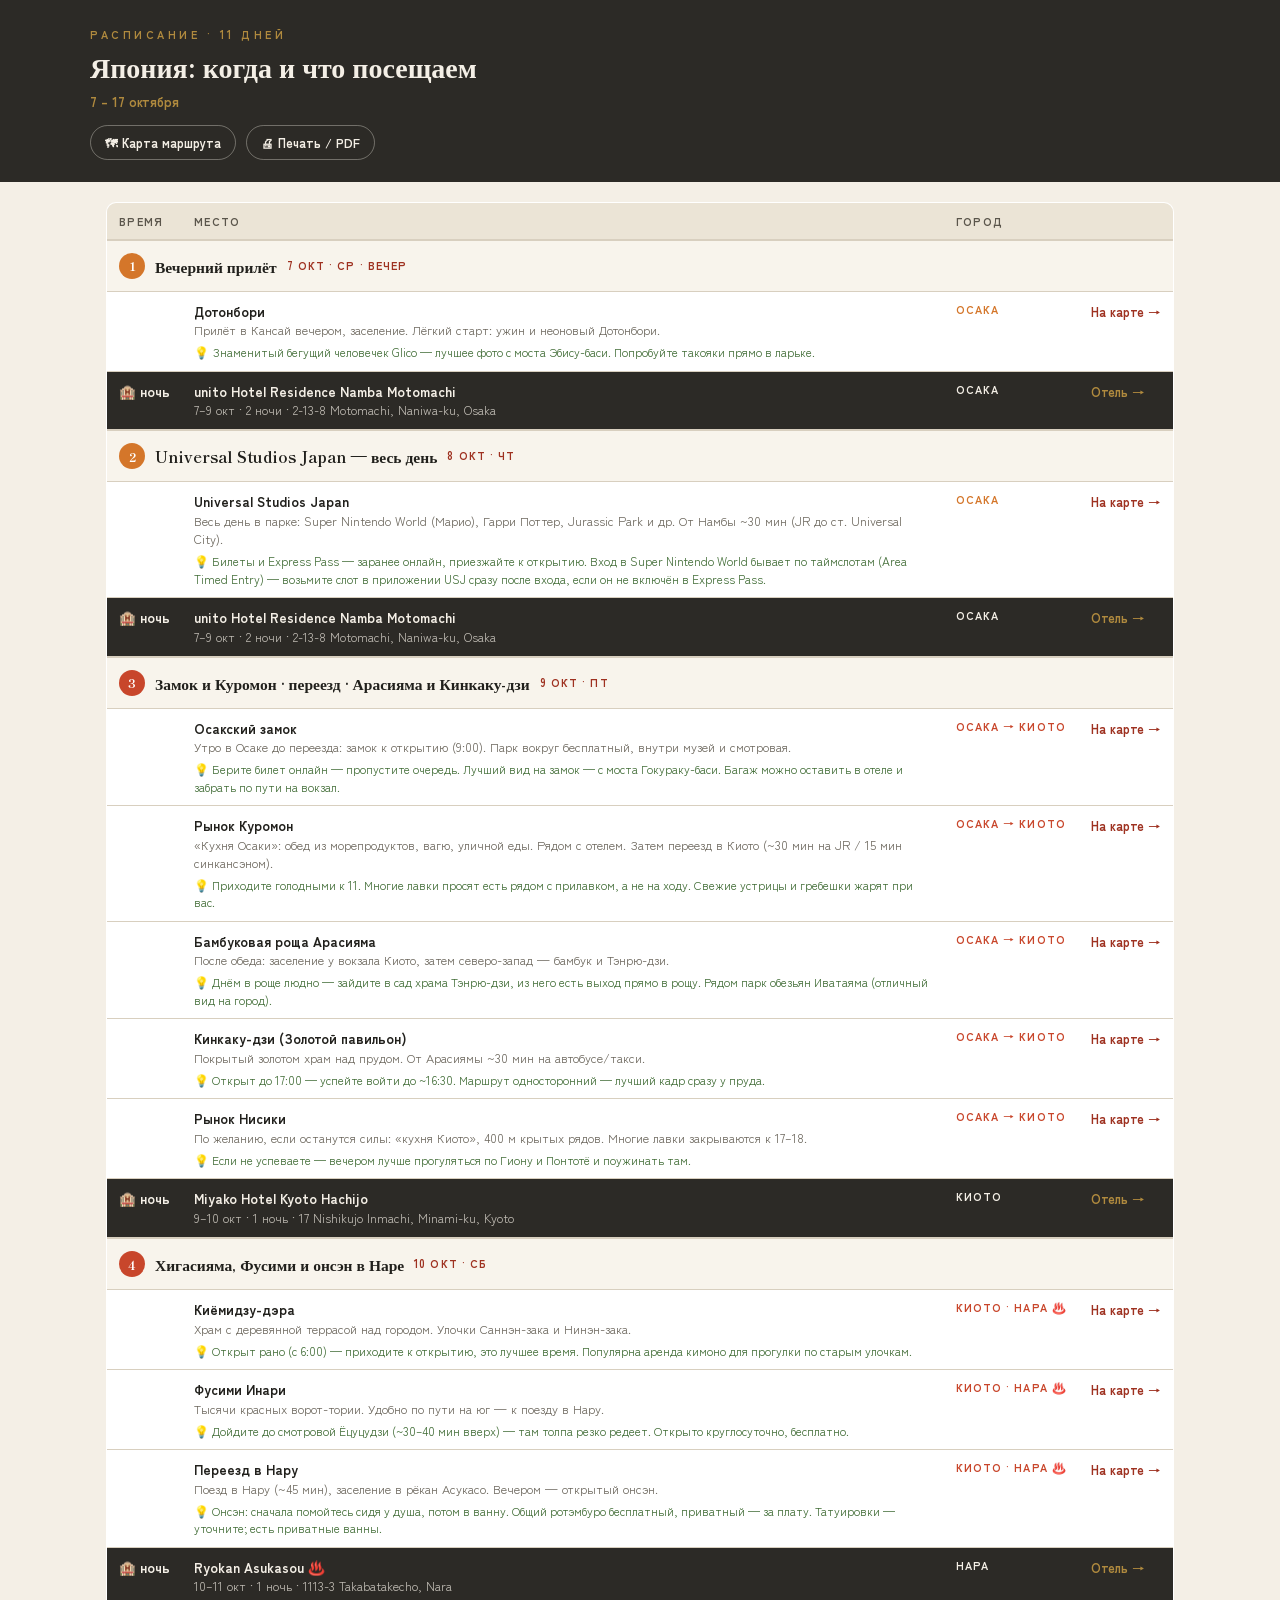
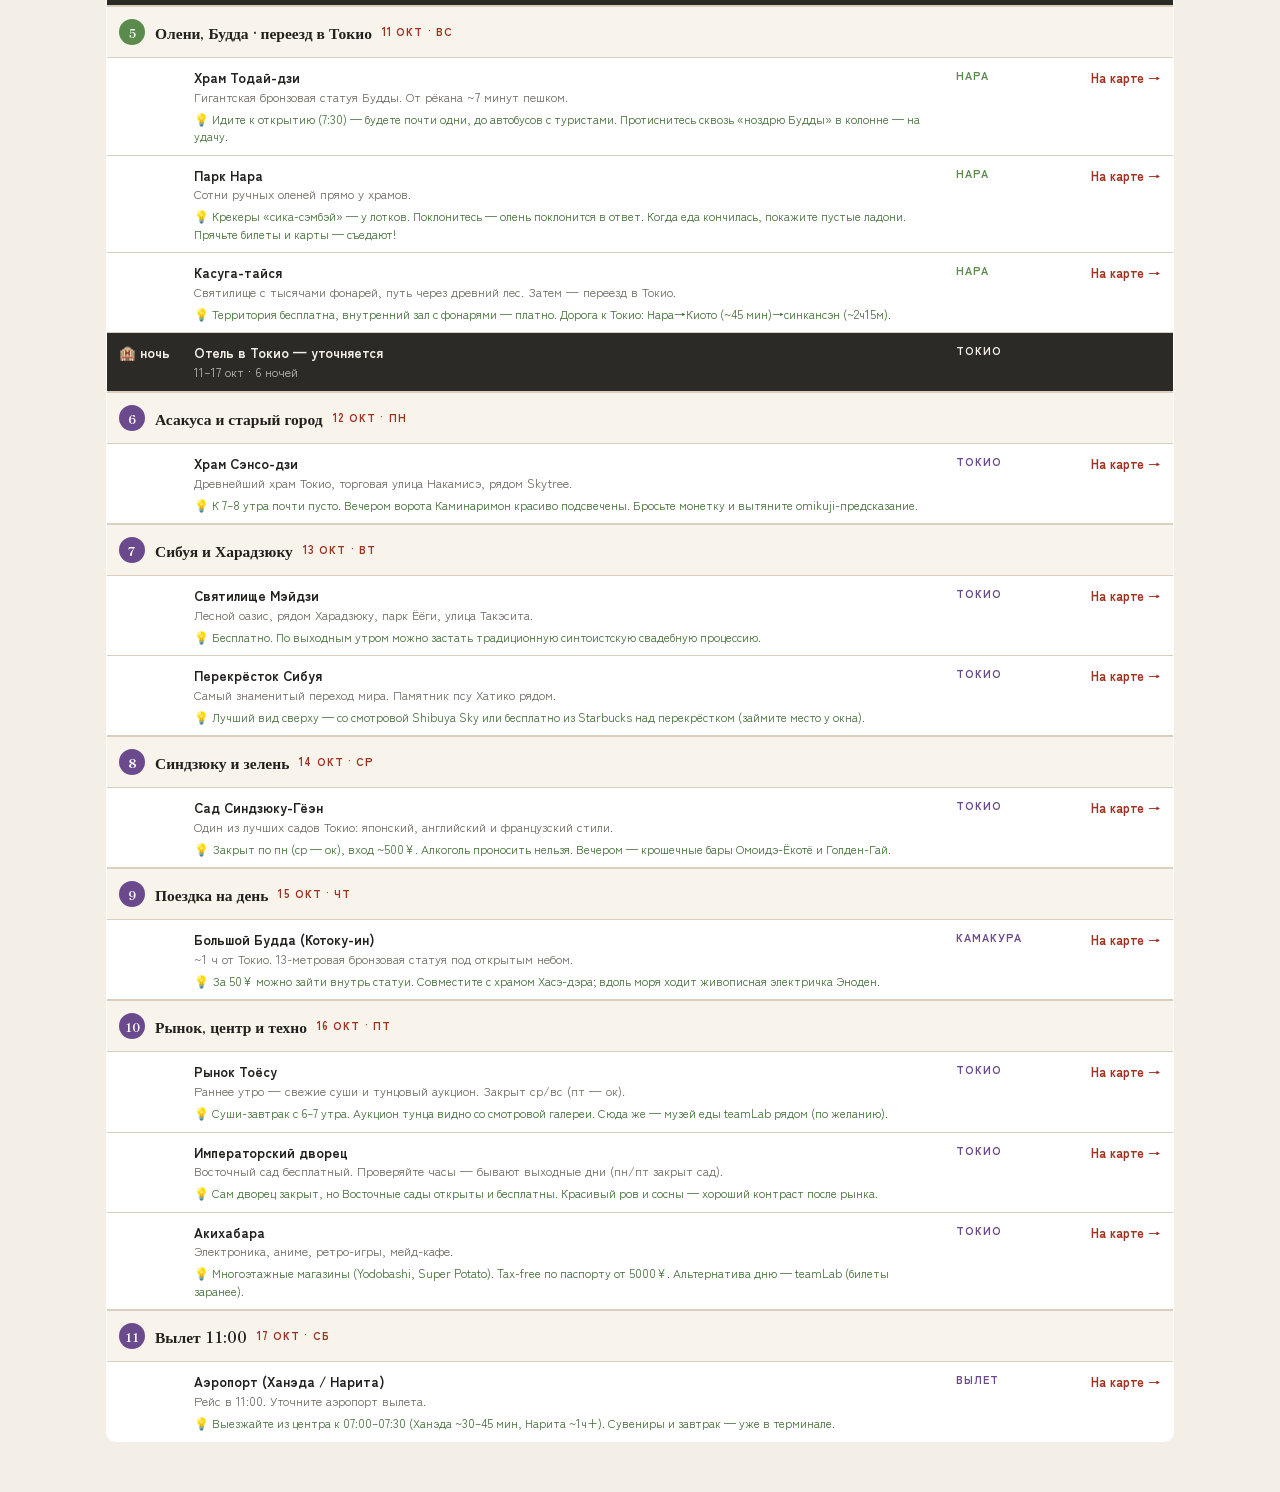
==== schedule.html @ 55351614 "add imges" ====
<!DOCTYPE html>
<html lang="ru">
<head>
<meta charset="UTF-8">
<meta name="viewport" content="width=device-width, initial-scale=1.0">
<title>Япония · расписание</title>
<link rel="preconnect" href="https://fonts.googleapis.com">
<link rel="preconnect" href="https://fonts.gstatic.com" crossorigin>
<link href="https://fonts.googleapis.com/css2?family=Shippori+Mincho:wght@500;700;800&family=Zen+Kaku+Gothic+New:wght@400;500;700&display=swap" rel="stylesheet">
<style>
  :root{--paper:#f4efe6;--ink:#21201c;--vermilion:#c8462b;--vermilion-deep:#9e3120;
    --sumi:#2c2a26;--gold:#b08a3e;--line:#d8cfbf;--muted:#6b665c}
  *{box-sizing:border-box;margin:0;padding:0}
  body{font-family:'Zen Kaku Gothic New',sans-serif;background:var(--paper);color:var(--ink)}
  header{background:var(--sumi);color:var(--paper);padding:26px 24px 22px}
  .wrap{max-width:1100px;margin:0 auto}
  .kicker{font-size:11px;letter-spacing:.32em;text-transform:uppercase;color:var(--gold);font-weight:700;margin-bottom:8px}
  h1{font-family:'Shippori Mincho',serif;font-weight:800;font-size:28px;line-height:1.2}
  .sub{margin-top:8px;font-size:13px;color:var(--gold);font-weight:700}
  .nav{margin-top:14px;display:flex;gap:10px;flex-wrap:wrap}
  .nav a,.nav button{background:transparent;border:1px solid rgba(244,239,230,.35);color:var(--paper);
    padding:7px 14px;border-radius:30px;font:700 12.5px 'Zen Kaku Gothic New',sans-serif;text-decoration:none;cursor:pointer}
  .nav a:hover,.nav button:hover{background:rgba(244,239,230,.1)}
  main{padding:20px 16px 50px}
  table{width:100%;border-collapse:collapse;background:#fff;border:1px solid var(--line);border-radius:10px;overflow:hidden;font-size:13.5px}
  th{background:#ebe4d6;text-align:left;font-size:11px;letter-spacing:.12em;text-transform:uppercase;padding:10px 12px;color:#5a554b}
  td{padding:10px 12px;border-top:1px solid var(--line);vertical-align:top;line-height:1.45}
  tr.dayrow td{background:#f8f4ec;border-top:2px solid var(--line);padding:12px}
  .dn{display:inline-flex;align-items:center;justify-content:center;width:26px;height:26px;border-radius:50%;
    color:#fff;font:800 12px 'Shippori Mincho',serif;margin-right:10px;vertical-align:middle}
  .dtitle{font-family:'Shippori Mincho',serif;font-weight:700;font-size:15.5px;vertical-align:middle}
  .ddate{font-size:11px;letter-spacing:.1em;text-transform:uppercase;font-weight:700;color:var(--vermilion-deep);margin-left:10px;vertical-align:middle}
  .time{white-space:nowrap;font-weight:700;color:var(--muted)}
  .name{font-weight:700}
  .note{color:var(--muted);font-size:12.5px}
  .tip{margin-top:4px;font-size:12px;color:#3f6b34}
  .city{font-size:11px;letter-spacing:.1em;text-transform:uppercase;font-weight:700;white-space:nowrap}
  tr.hotel td{background:#2c2a26;color:#f4efe6}
  tr.hotel .note{color:rgba(244,239,230,.75)}
  a.map{color:var(--vermilion-deep);font-weight:700;text-decoration:none;white-space:nowrap;font-size:12.5px}
  tr.hotel a.map{color:var(--gold)}
  .empty{color:#b3ab9c}
  @media (max-width:760px){
    table,thead,tbody,tr,td{display:block;width:100%}
    thead{display:none}
    table{border-radius:8px}
    td{border-top:none;padding:4px 12px}
    tr{border-top:1px solid var(--line);padding:8px 0}
    tr.dayrow{padding:0}
    td.time:empty,td.lnk:empty{display:none}
  }
  @media print{
    header{background:none;color:var(--ink);padding:0 0 10px}
    .nav{display:none}
    body{background:#fff}
    tr{break-inside:avoid}
  }
</style>
</head>
<body>
<header>
  <div class="wrap">
    <div class="kicker">Расписание · 11 дней</div>
    <h1>Япония: когда и что посещаем</h1>
    <div class="sub">7 – 17 октября</div>
    <div class="nav">
      <a href="index.html">🗺 Карта маршрута</a>
      <button onclick="window.print()">🖨 Печать / PDF</button>
    </div>
  </div>
</header>
<main class="wrap">
  <table>
    <thead><tr><th>Время</th><th>Место</th><th>Город</th><th></th></tr></thead>
    <tbody id="rows"></tbody>
  </table>
</main>
<script src="data.js"></script>
<script>
const link=s=>s.url||('https://www.google.com/maps/search/?api=1&query='+s.lat+','+s.lng);
const hlink=h=>'https://www.google.com/maps/search/?api=1&query='+encodeURIComponent(h.name.replace('♨️','').trim())+'&query_place_id='+h.pid;
const rows=[];
DAYS.forEach(d=>{
  const col=COLORS[d.ck];
  rows.push(`<tr class="dayrow"><td colspan="4">
    <span class="dn" style="background:${col}">${d.n}</span><span class="dtitle">${d.title}</span><span class="ddate">${d.date}</span></td></tr>`);
  d.stops.forEach(s=>rows.push(`<tr>
    <td class="time">${s.time||''}</td>
    <td><div class="name">${s.name}</div><div class="note">${s.note}</div>${s.tip?`<div class="tip">💡 ${s.tip}</div>`:''}</td>
    <td class="city" style="color:${col}">${d.city}</td>
    <td class="lnk"><a class="map" href="${link(s)}" target="_blank" rel="noopener">На карте →</a></td></tr>`));
  const h=d.hotel&&HOTELS[d.hotel];
  if(h)rows.push(`<tr class="hotel">
    <td class="time">🏨 ночь</td>
    <td><div class="name">${h.name}</div><div class="note">${h.nights}${h.addr?' · '+h.addr:''}</div></td>
    <td class="city">${h.city}</td>
    <td class="lnk">${h.tbd?'':`<a class="map" href="${hlink(h)}" target="_blank" rel="noopener">Отель →</a>`}</td></tr>`);
});
document.getElementById('rows').innerHTML=rows.join('');
</script>
</body>
</html>
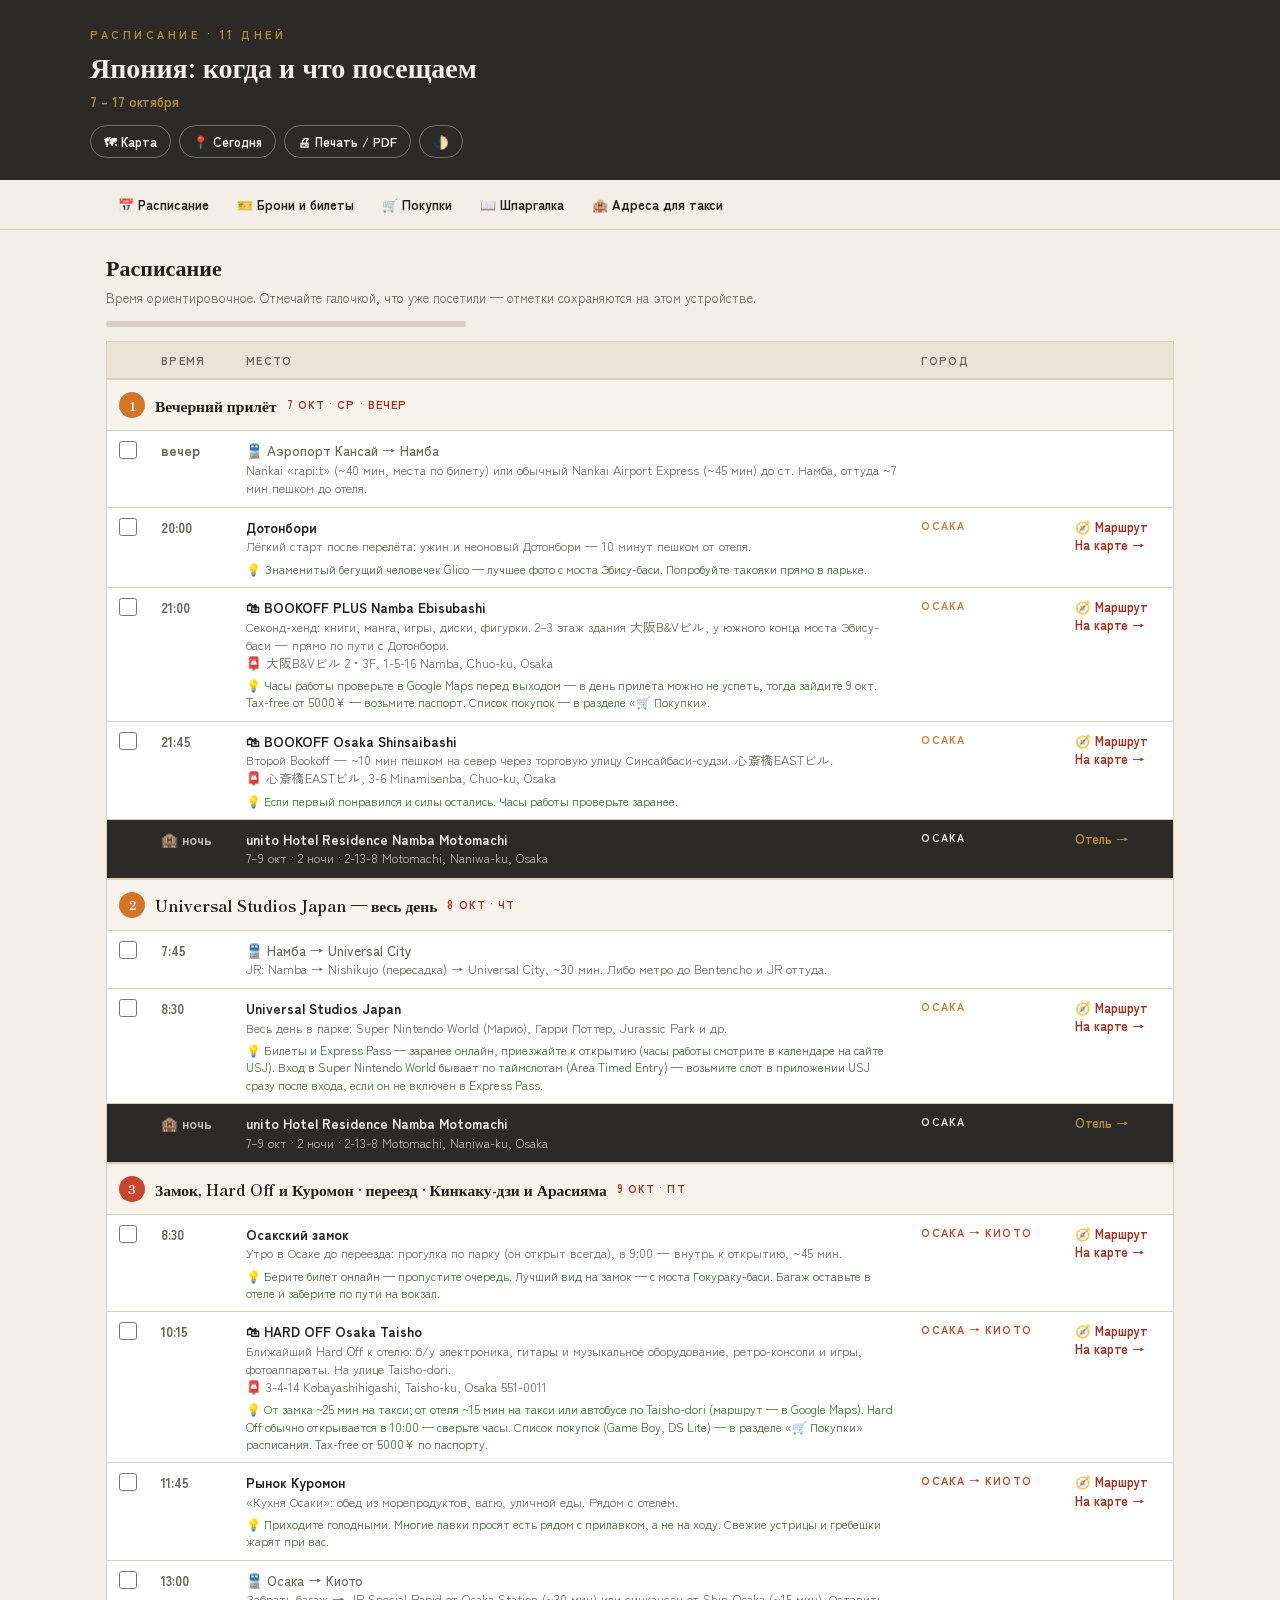
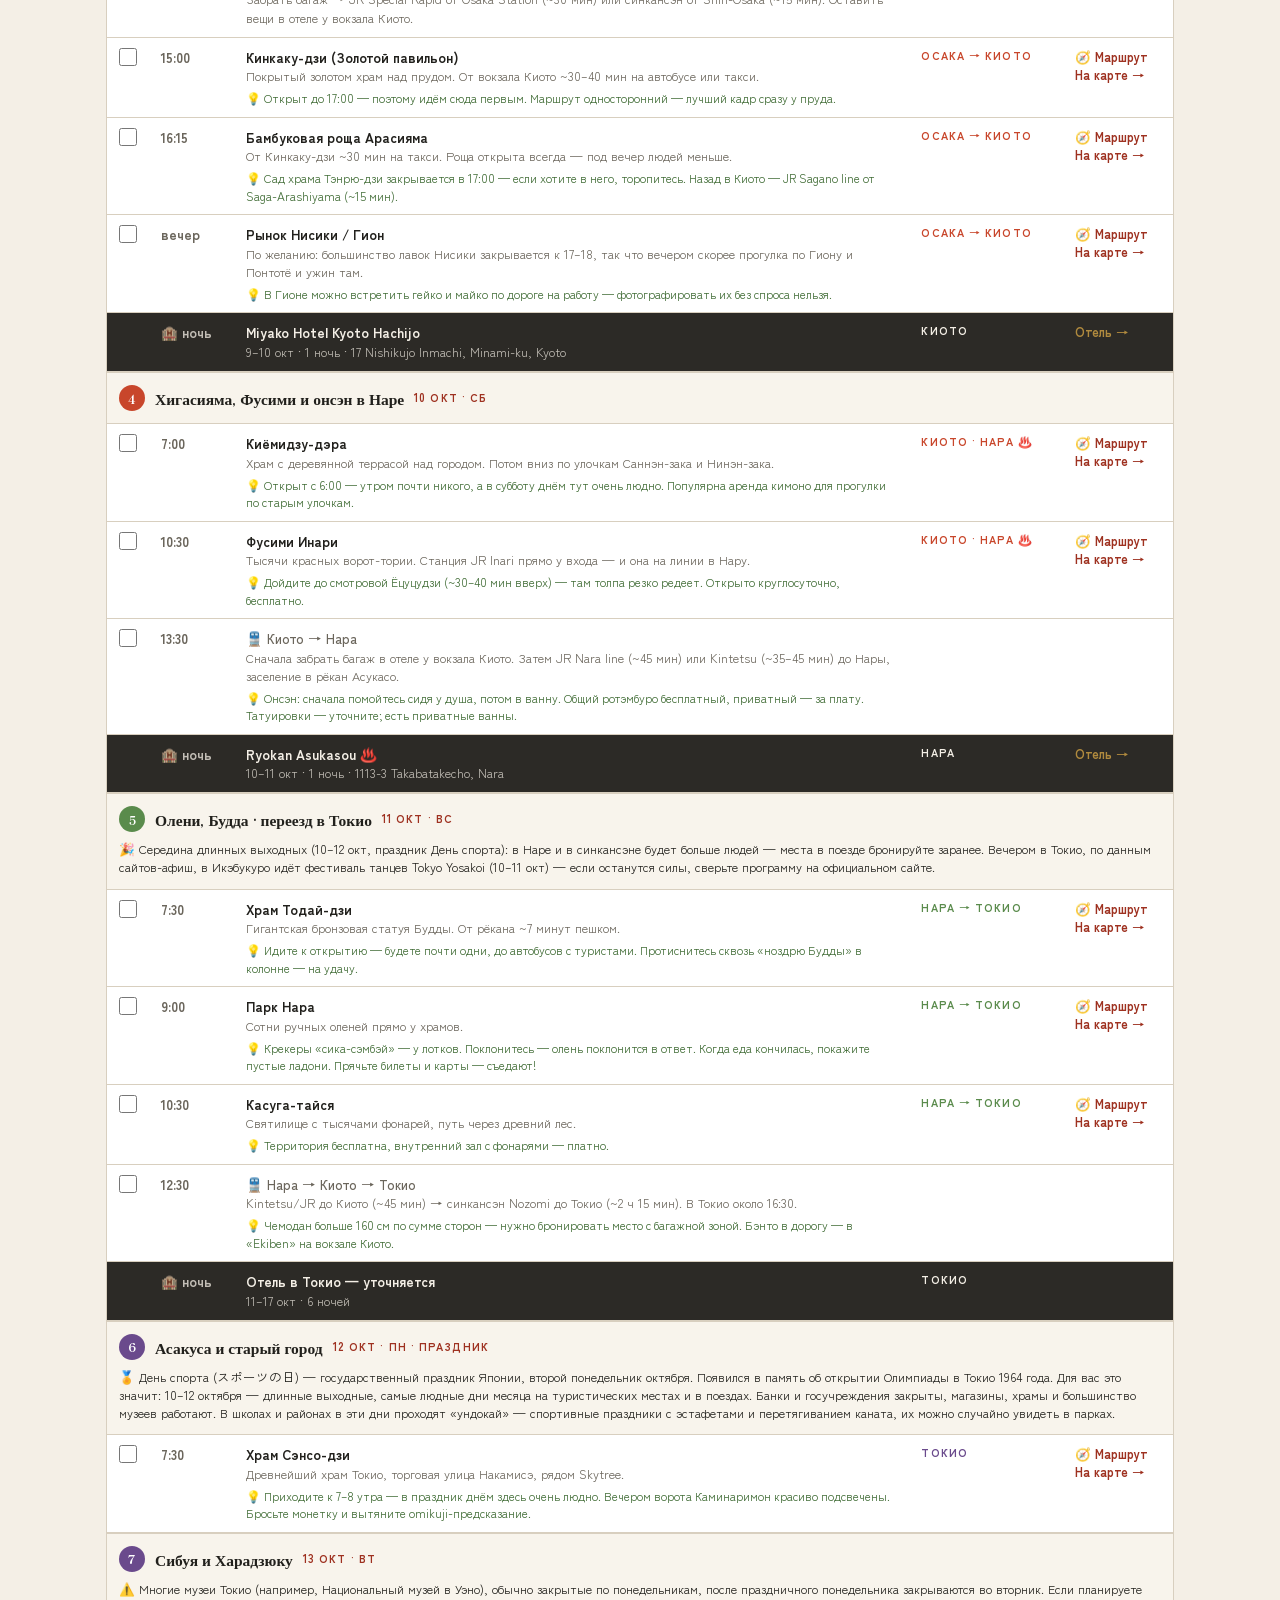
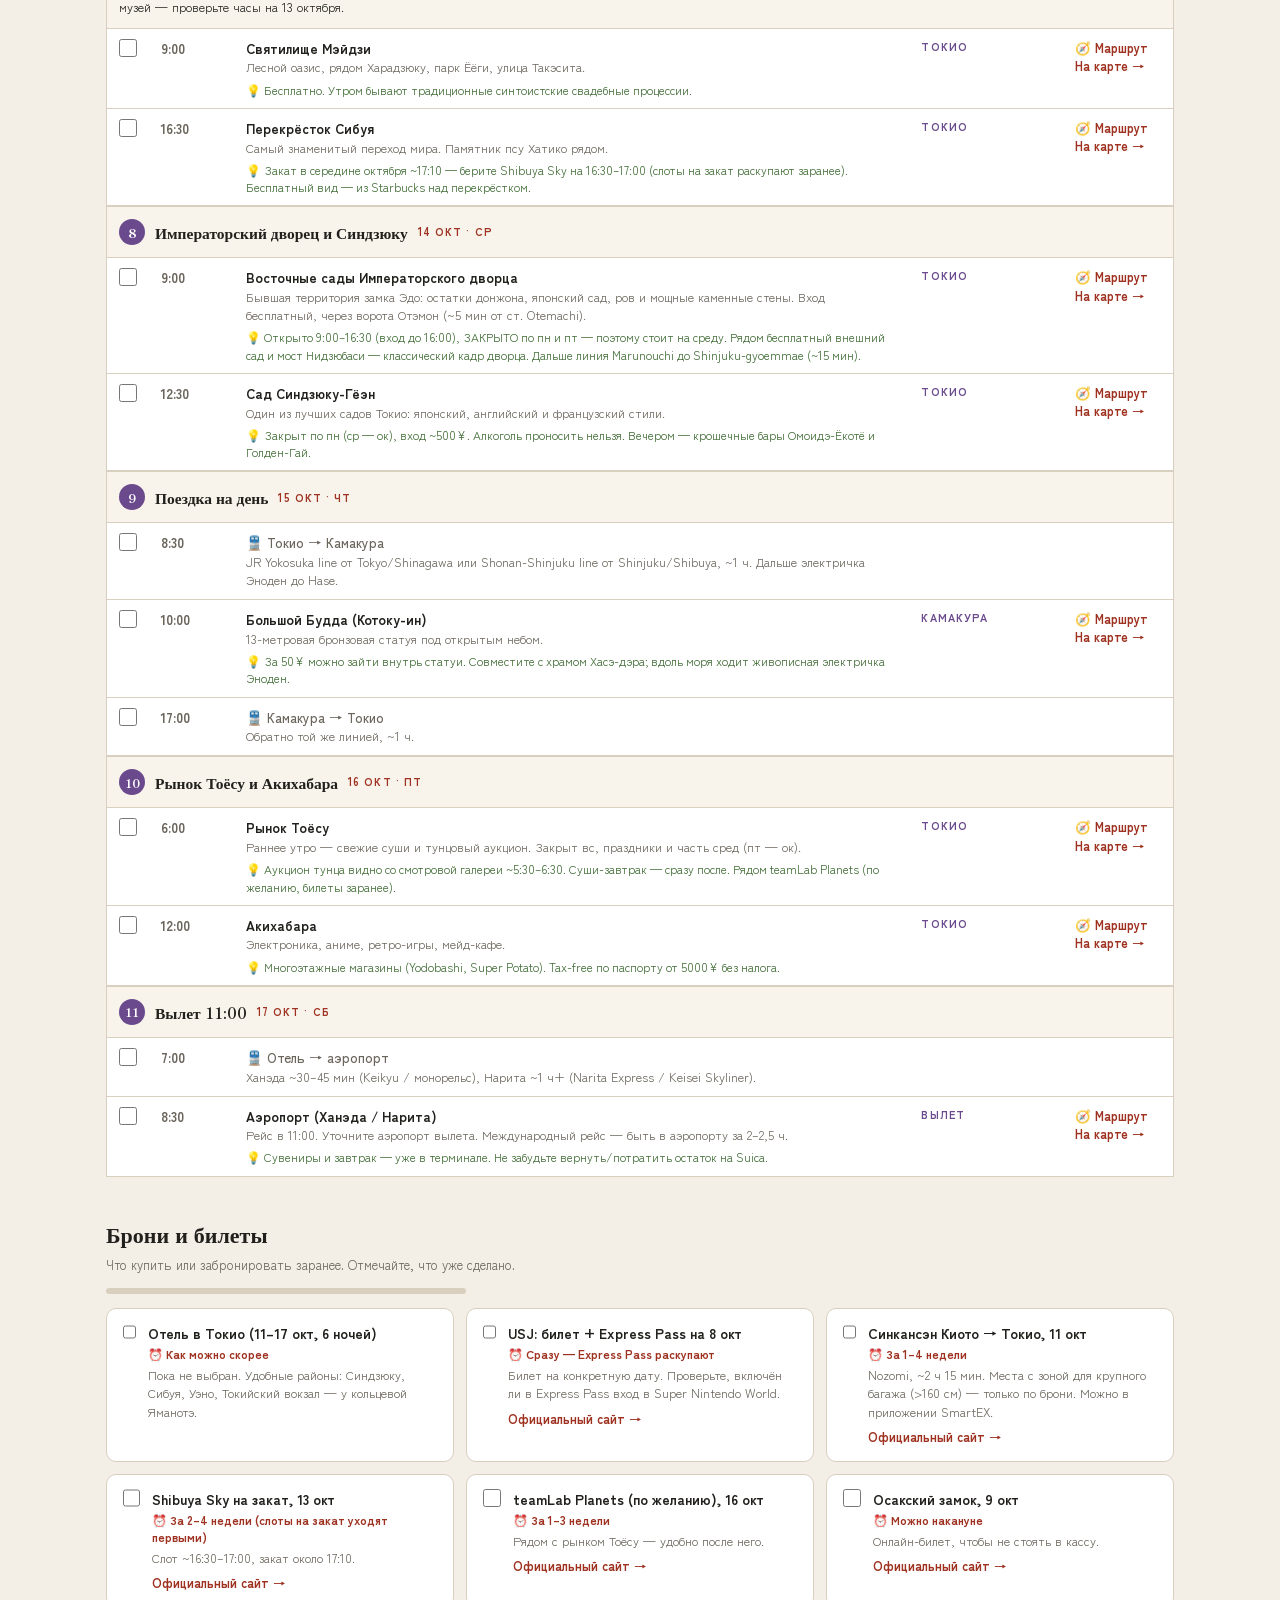
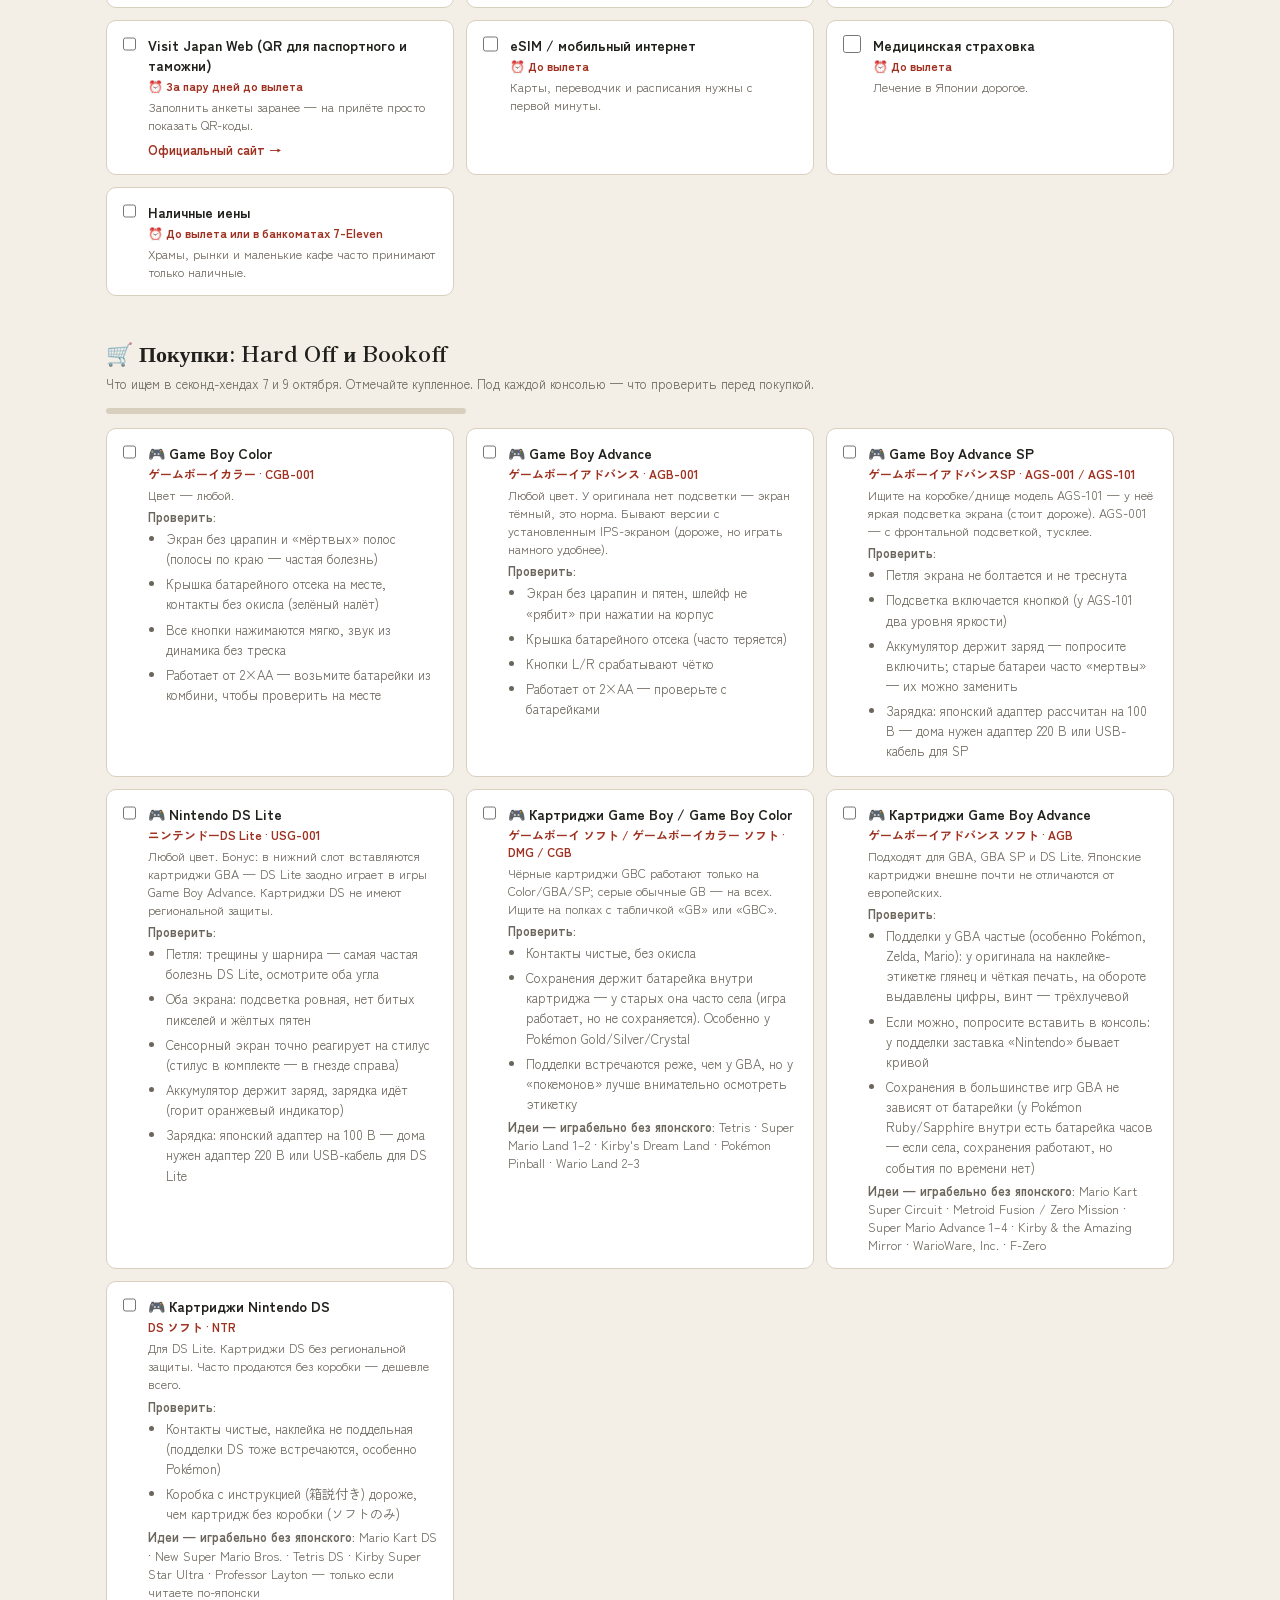
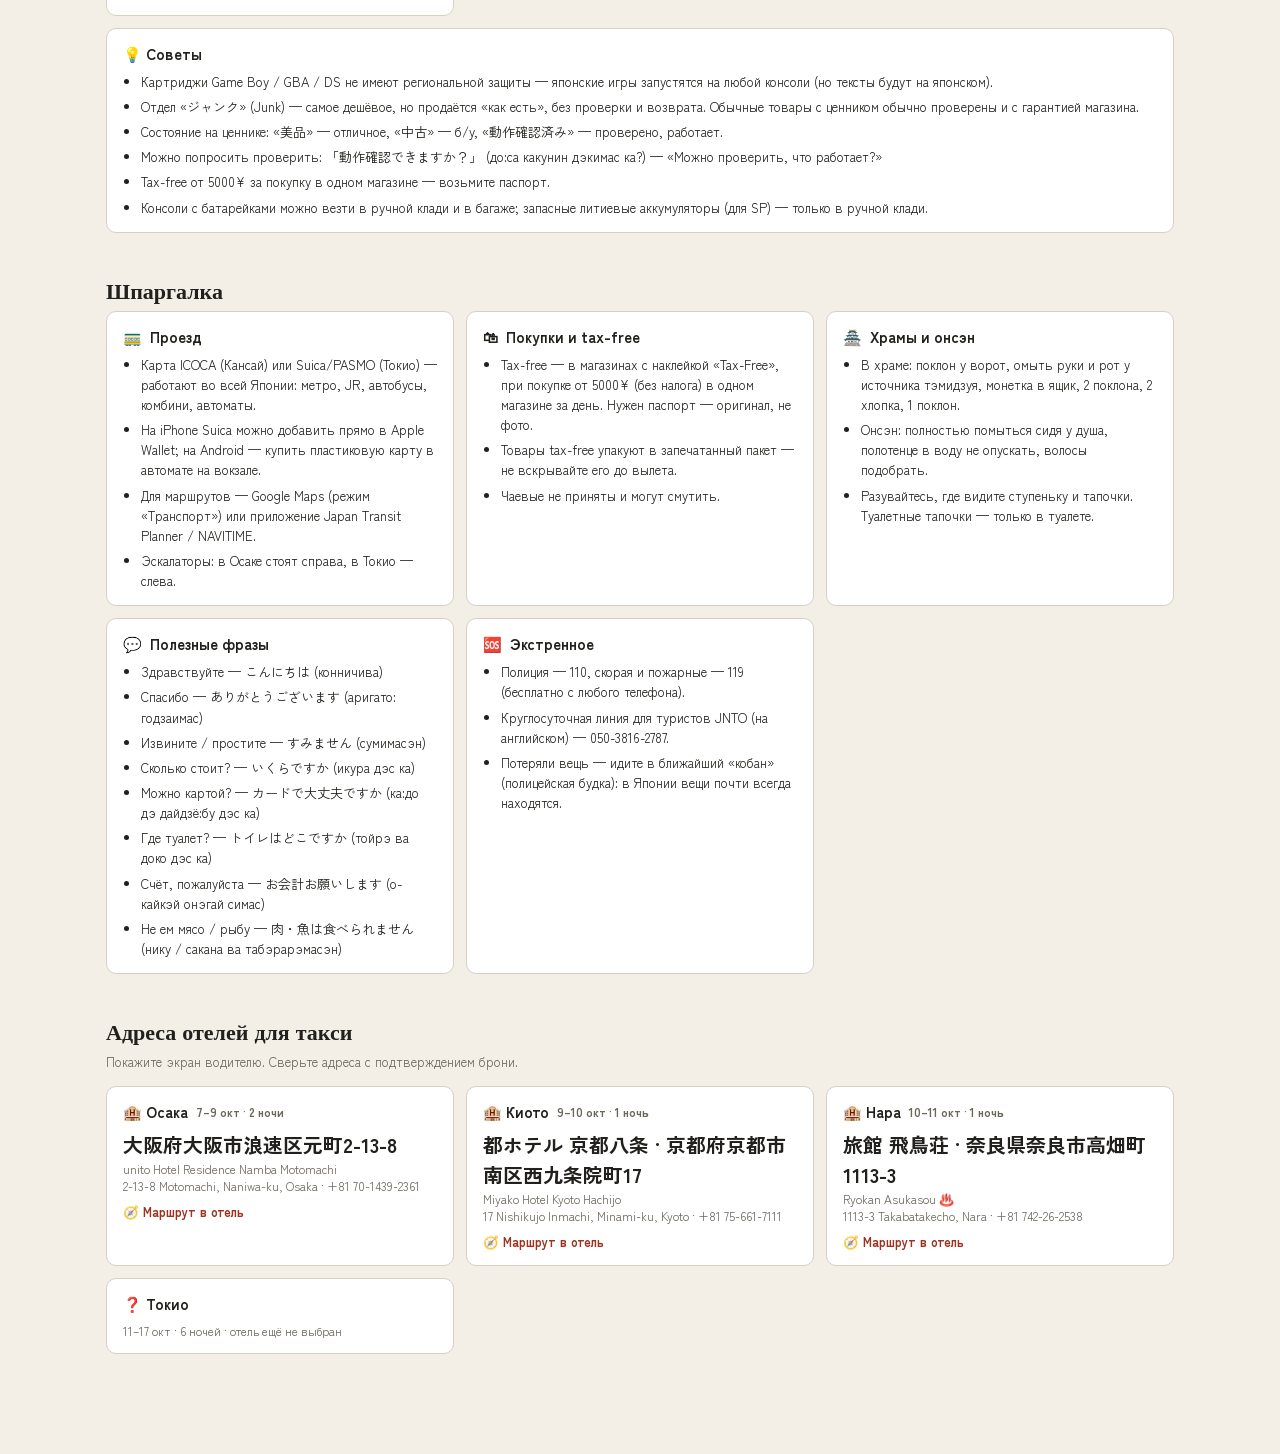
==== commit 71f1a816: "add shops" ====
--- a/schedule.html
+++ b/schedule.html
@@ -4,55 +4,91 @@
 <meta charset="UTF-8">
 <meta name="viewport" content="width=device-width, initial-scale=1.0">
 <title>Япония · расписание</title>
+<script>try{const t=localStorage.getItem('theme');if(t)document.documentElement.dataset.theme=t;}catch(e){}</script>
+<link rel="manifest" href="manifest.webmanifest">
+<meta name="theme-color" content="#2c2a26">
+<link rel="icon" href="icon.svg" type="image/svg+xml">
+<link rel="stylesheet" href="common.css">
 <link rel="preconnect" href="https://fonts.googleapis.com">
 <link rel="preconnect" href="https://fonts.gstatic.com" crossorigin>
 <link href="https://fonts.googleapis.com/css2?family=Shippori+Mincho:wght@500;700;800&family=Zen+Kaku+Gothic+New:wght@400;500;700&display=swap" rel="stylesheet">
 <style>
-  :root{--paper:#f4efe6;--ink:#21201c;--vermilion:#c8462b;--vermilion-deep:#9e3120;
-    --sumi:#2c2a26;--gold:#b08a3e;--line:#d8cfbf;--muted:#6b665c}
   *{box-sizing:border-box;margin:0;padding:0}
-  body{font-family:'Zen Kaku Gothic New',sans-serif;background:var(--paper);color:var(--ink)}
-  header{background:var(--sumi);color:var(--paper);padding:26px 24px 22px}
+  html{scroll-behavior:smooth;scroll-padding-top:64px}
+  body{font-family:'Zen Kaku Gothic New',sans-serif}
+  header{background:var(--mast);color:var(--mast-fg);padding:26px 16px 22px}
   .wrap{max-width:1100px;margin:0 auto}
   .kicker{font-size:11px;letter-spacing:.32em;text-transform:uppercase;color:var(--gold);font-weight:700;margin-bottom:8px}
   h1{font-family:'Shippori Mincho',serif;font-weight:800;font-size:28px;line-height:1.2}
   .sub{margin-top:8px;font-size:13px;color:var(--gold);font-weight:700}
-  .nav{margin-top:14px;display:flex;gap:10px;flex-wrap:wrap}
-  .nav a,.nav button{background:transparent;border:1px solid rgba(244,239,230,.35);color:var(--paper);
-    padding:7px 14px;border-radius:30px;font:700 12.5px 'Zen Kaku Gothic New',sans-serif;text-decoration:none;cursor:pointer}
-  .nav a:hover,.nav button:hover{background:rgba(244,239,230,.1)}
-  main{padding:20px 16px 50px}
-  table{width:100%;border-collapse:collapse;background:#fff;border:1px solid var(--line);border-radius:10px;overflow:hidden;font-size:13.5px}
-  th{background:#ebe4d6;text-align:left;font-size:11px;letter-spacing:.12em;text-transform:uppercase;padding:10px 12px;color:#5a554b}
+  .tabs{position:sticky;top:0;z-index:10;background:var(--paper);border-bottom:1px solid var(--line)}
+  .tabs .wrap{display:flex;gap:4px;overflow-x:auto;padding:8px 16px}
+  .tabs a{flex:none;color:var(--ink);text-decoration:none;font-weight:700;font-size:13px;padding:7px 12px;border-radius:20px}
+  .tabs a:hover{background:var(--head-bg)}
+  main{padding:20px 16px 60px}
+  section{margin-bottom:40px}
+  h2{font-family:'Shippori Mincho',serif;font-size:22px;margin-bottom:6px}
+  .lead{color:var(--muted);font-size:13px;margin-bottom:14px;line-height:1.5}
+  .progress{height:6px;background:var(--line);border-radius:4px;overflow:hidden;margin:6px 0 14px;max-width:360px}
+  .progress i{display:block;height:100%;background:var(--c-nara);transition:width .3s}
+
+  table{width:100%;border-collapse:collapse;background:var(--card);border:1px solid var(--line);font-size:13.5px}
+  th{background:var(--head-bg);text-align:left;font-size:11px;letter-spacing:.12em;text-transform:uppercase;padding:10px 12px;color:var(--muted)}
   td{padding:10px 12px;border-top:1px solid var(--line);vertical-align:top;line-height:1.45}
-  tr.dayrow td{background:#f8f4ec;border-top:2px solid var(--line);padding:12px}
+  tr.dayrow td{background:var(--row-alt);border-top:2px solid var(--line);padding:12px}
+  tr.dayrow.today td{background:var(--today)}
   .dn{display:inline-flex;align-items:center;justify-content:center;width:26px;height:26px;border-radius:50%;
     color:#fff;font:800 12px 'Shippori Mincho',serif;margin-right:10px;vertical-align:middle}
   .dtitle{font-family:'Shippori Mincho',serif;font-weight:700;font-size:15.5px;vertical-align:middle}
   .ddate{font-size:11px;letter-spacing:.1em;text-transform:uppercase;font-weight:700;color:var(--vermilion-deep);margin-left:10px;vertical-align:middle}
+  .badge{display:inline-block;margin-left:8px;background:var(--gold);color:#fff;border-radius:10px;padding:1px 8px;font-size:10px;letter-spacing:.06em;vertical-align:middle}
+  .holiday{margin-top:8px;font-size:12.5px;line-height:1.45;color:var(--ink)}
   .time{white-space:nowrap;font-weight:700;color:var(--muted)}
   .name{font-weight:700}
   .note{color:var(--muted);font-size:12.5px}
-  .tip{margin-top:4px;font-size:12px;color:#3f6b34}
+  .tip{margin-top:4px;font-size:12px;color:var(--tip-fg)}
   .city{font-size:11px;letter-spacing:.1em;text-transform:uppercase;font-weight:700;white-space:nowrap}
+  tr.move td{background:transparent}
+  tr.move .name::before{content:"🚆 "}
+  tr.move .name{font-weight:500;color:var(--muted)}
+  tr.done .name,tr.done .note{text-decoration:line-through;opacity:.55}
   tr.hotel td{background:#2c2a26;color:#f4efe6}
   tr.hotel .note{color:rgba(244,239,230,.75)}
-  a.map{color:var(--vermilion-deep);font-weight:700;text-decoration:none;white-space:nowrap;font-size:12.5px}
+  tr.hotel .time{color:rgba(244,239,230,.75)}
+  a.map{color:var(--vermilion-deep);font-weight:700;text-decoration:none;white-space:nowrap;font-size:12.5px;display:block}
   tr.hotel a.map{color:var(--gold)}
-  .empty{color:#b3ab9c}
+  input[type=checkbox]{width:18px;height:18px;accent-color:var(--c-nara);cursor:pointer}
+  td.chk{width:36px}
+
+  .cards{display:grid;grid-template-columns:repeat(auto-fill,minmax(300px,1fr));gap:12px}
+  .card{background:var(--card);border:1px solid var(--line);border-radius:10px;padding:14px 16px}
+  .card h3{font-size:15px;margin-bottom:8px;display:flex;gap:8px;align-items:center}
+  .card ul{padding-left:18px;font-size:13px;line-height:1.55}
+  .card li+li{margin-top:5px}
+  .bk{display:flex;gap:12px;align-items:flex-start}
+  .bk .t{font-weight:700;font-size:14px}
+  .bk .w{font-size:12px;color:var(--vermilion-deep);font-weight:700;margin-top:2px}
+  .bk .n{font-size:12.5px;color:var(--muted);margin-top:4px;line-height:1.45}
+  .bk a{font-size:12.5px;font-weight:700;color:var(--vermilion-deep);text-decoration:none;display:inline-block;margin-top:6px}
+  .card.done{opacity:.55}
+  .card.done .t{text-decoration:line-through}
+  .addr{font-size:20px;line-height:1.5;margin-top:4px;font-weight:700}
+  .addr-sub{font-size:12px;color:var(--muted)}
+
   @media (max-width:760px){
-    table,thead,tbody,tr,td{display:block;width:100%}
+    table,tbody,tr,td{display:block;width:100%}
     thead{display:none}
-    table{border-radius:8px}
-    td{border-top:none;padding:4px 12px}
-    tr{border-top:1px solid var(--line);padding:8px 0}
+    td{border-top:none;padding:3px 12px}
+    tr{border-top:1px solid var(--line);padding:8px 0;position:relative}
     tr.dayrow{padding:0}
-    td.time:empty,td.lnk:empty{display:none}
+    tr:not(.dayrow) td:first-child{position:absolute;right:4px;top:8px;width:auto}
+    tr:not(.dayrow) td:nth-child(2):empty,td.lnk:empty{display:none}
+    .city{display:none}
   }
   @media print{
-    header{background:none;color:var(--ink);padding:0 0 10px}
-    .nav{display:none}
-    body{background:#fff}
+    header{background:none;color:#000;padding:0 0 10px}
+    .pills,.tabs{display:none}
+    body{background:#fff;color:#000}
     tr{break-inside:avoid}
   }
 </style>
@@ -62,41 +98,145 @@
   <div class="wrap">
     <div class="kicker">Расписание · 11 дней</div>
     <h1>Япония: когда и что посещаем</h1>
-    <div class="sub">7 – 17 октября</div>
-    <div class="nav">
-      <a href="index.html">🗺 Карта маршрута</a>
-      <button onclick="window.print()">🖨 Печать / PDF</button>
+    <div class="sub">7 – 17 октября <span id="countdown" style="color:rgba(244,239,230,.75);font-weight:500"></span></div>
+    <div class="pills">
+      <a class="pill" href="index.html">🗺 Карта</a>
+      <button class="pill" id="todayBtn">📍 Сегодня</button>
+      <button class="pill" onclick="window.print()">🖨 Печать / PDF</button>
+      <button class="pill" id="themeBtn" aria-label="Тема"></button>
     </div>
   </div>
 </header>
+<nav class="tabs"><div class="wrap">
+  <a href="#plan">📅 Расписание</a><a href="#bookings">🎫 Брони и билеты</a><a href="#shopping">🛒 Покупки</a><a href="#cheat">📖 Шпаргалка</a><a href="#hotels">🏨 Адреса для такси</a>
+</div></nav>
 <main class="wrap">
-  <table>
-    <thead><tr><th>Время</th><th>Место</th><th>Город</th><th></th></tr></thead>
-    <tbody id="rows"></tbody>
-  </table>
+  <section id="plan">
+    <h2>Расписание</h2>
+    <p class="lead">Время ориентировочное. Отмечайте галочкой, что уже посетили — отметки сохраняются на этом устройстве.</p>
+    <div class="progress"><i id="planBar"></i></div>
+    <table>
+      <thead><tr><th></th><th>Время</th><th>Место</th><th>Город</th><th></th></tr></thead>
+      <tbody id="rows"></tbody>
+    </table>
+  </section>
+
+  <section id="bookings">
+    <h2>Брони и билеты</h2>
+    <p class="lead">Что купить или забронировать заранее. Отмечайте, что уже сделано.</p>
+    <div class="progress"><i id="bkBar"></i></div>
+    <div class="cards" id="bk"></div>
+  </section>
+
+  <section id="shopping">
+    <h2>🛒 Покупки: Hard Off и Bookoff</h2>
+    <p class="lead">Что ищем в секонд-хендах 7 и 9 октября. Отмечайте купленное. Под каждой консолью — что проверить перед покупкой.</p>
+    <div class="progress"><i id="shBar"></i></div>
+    <div class="cards" id="sh"></div>
+    <div class="card" style="margin-top:12px"><h3>💡 Советы</h3><ul id="shTips"></ul></div>
+  </section>
+
+  <section id="cheat">
+    <h2>Шпаргалка</h2>
+    <div class="cards" id="ch"></div>
+  </section>
+
+  <section id="hotels">
+    <h2>Адреса отелей для такси</h2>
+    <p class="lead">Покажите экран водителю. Сверьте адреса с подтверждением брони.</p>
+    <div class="cards" id="ht"></div>
+  </section>
 </main>
 <script src="data.js"></script>
+<script src="common.js"></script>
 <script>
-const link=s=>s.url||('https://www.google.com/maps/search/?api=1&query='+s.lat+','+s.lng);
-const hlink=h=>'https://www.google.com/maps/search/?api=1&query='+encodeURIComponent(h.name.replace('♨️','').trim())+'&query_place_id='+h.pid;
+const ext='target="_blank" rel="noopener"';
+const today=todayDay();
+
+// расписание
 const rows=[];
 DAYS.forEach(d=>{
   const col=COLORS[d.ck];
-  rows.push(`<tr class="dayrow"><td colspan="4">
-    <span class="dn" style="background:${col}">${d.n}</span><span class="dtitle">${d.title}</span><span class="ddate">${d.date}</span></td></tr>`);
-  d.stops.forEach(s=>rows.push(`<tr>
+  rows.push(`<tr class="dayrow${today===d?' today':''}" id="d${d.n}"><td colspan="5">
+    <span class="dn" style="background:${col}">${d.n}</span><span class="dtitle">${d.title}</span><span class="ddate">${d.date}</span>${today===d?'<span class="badge">сегодня</span>':''}
+    ${d.holiday?`<div class="holiday">${d.holiday}</div>`:''}</td></tr>`);
+  d.stops.forEach((s,i)=>{
+    const key=`done:${d.n}-${i}`;
+    rows.push(`<tr class="${s.move?'move':''}" data-key="${key}">
+    <td class="chk"><input type="checkbox" aria-label="Сделано"></td>
     <td class="time">${s.time||''}</td>
-    <td><div class="name">${s.name}</div><div class="note">${s.note}</div>${s.tip?`<div class="tip">💡 ${s.tip}</div>`:''}</td>
-    <td class="city" style="color:${col}">${d.city}</td>
-    <td class="lnk"><a class="map" href="${link(s)}" target="_blank" rel="noopener">На карте →</a></td></tr>`));
+    <td><div class="name">${s.shop?'🛍 ':''}${s.name}</div><div class="note">${s.note}${s.addr?`<br>📮 ${s.addr}`:''}</div>${s.tip?`<div class="tip">💡 ${s.tip}</div>`:''}</td>
+    <td class="city" style="color:${col}">${s.move?'':d.city}</td>
+    <td class="lnk">${s.move?'':`<a class="map" href="${routeLink(s)}" ${ext}>🧭 Маршрут</a><a class="map" href="${placeLink(s)}" ${ext}>На карте →</a>`}</td></tr>`);
+  });
   const h=d.hotel&&HOTELS[d.hotel];
   if(h)rows.push(`<tr class="hotel">
+    <td class="chk"></td>
     <td class="time">🏨 ночь</td>
     <td><div class="name">${h.name}</div><div class="note">${h.nights}${h.addr?' · '+h.addr:''}</div></td>
     <td class="city">${h.city}</td>
-    <td class="lnk">${h.tbd?'':`<a class="map" href="${hlink(h)}" target="_blank" rel="noopener">Отель →</a>`}</td></tr>`);
+    <td class="lnk">${h.tbd?'':`<a class="map" href="${hotelLink(h)}" ${ext}>Отель →</a>`}</td></tr>`);
 });
 document.getElementById('rows').innerHTML=rows.join('');
+
+// галочки — сохраняем в браузере
+function bindChecks(sel,rowSel,bar){
+  const boxes=[...document.querySelectorAll(sel)];
+  const upd=()=>{const n=boxes.filter(b=>b.checked).length;
+    document.getElementById(bar).style.width=(boxes.length?n/boxes.length*100:0)+'%';};
+  boxes.forEach(b=>{
+    const row=b.closest(rowSel);const key=row.dataset.key;
+    b.checked=store.get(key)==='1';row.classList.toggle('done',b.checked);
+    b.addEventListener('change',()=>{store.set(key,b.checked?'1':null);row.classList.toggle('done',b.checked);upd();});
+  });
+  upd();
+}
+bindChecks('#rows input[type=checkbox]','tr','planBar');
+
+// брони
+document.getElementById('bk').innerHTML=BOOKINGS.map(b=>`
+  <div class="card" data-key="booked:${b.id}"><div class="bk">
+    <input type="checkbox" aria-label="Готово">
+    <div><div class="t">${b.title}</div><div class="w">⏰ ${b.when}</div><div class="n">${b.note}</div>
+    ${b.url?`<a href="${b.url}" ${ext}>Официальный сайт →</a>`:''}</div>
+  </div></div>`).join('');
+bindChecks('#bk input[type=checkbox]','.card','bkBar');
+
+// покупки
+document.getElementById('sh').innerHTML=SHOPPING.map(p=>`
+  <div class="card" data-key="bought:${p.id}"><div class="bk">
+    <input type="checkbox" aria-label="Куплено">
+    <div><div class="t">🎮 ${p.title}</div>
+      <div class="w"><span lang="ja">${p.ja}</span> · ${p.model}</div>
+      <div class="n">${p.note}</div>
+      <div class="n"><b>Проверить:</b><ul style="padding-left:18px;margin-top:3px">${p.check.map(c=>`<li>${c}</li>`).join('')}</ul></div>
+      ${p.ideas?`<div class="n"><b>Идеи — играбельно без японского:</b> ${p.ideas.join(' · ')}</div>`:''}
+    </div>
+  </div></div>`).join('');
+bindChecks('#sh input[type=checkbox]','.card','shBar');
+document.getElementById('shTips').innerHTML=SHOPPING_TIPS.map(t=>`<li>${t}</li>`).join('');
+
+// шпаргалка
+document.getElementById('ch').innerHTML=CHEAT.map(c=>`
+  <div class="card"><h3><span>${c.icon}</span>${c.title}</h3><ul>${c.items.map(i=>`<li>${i}</li>`).join('')}</ul></div>`).join('');
+
+// адреса отелей
+document.getElementById('ht').innerHTML=Object.values(HOTELS).map(h=>h.tbd?
+  `<div class="card"><h3>❓ ${h.city}</h3><div class="addr-sub">${h.nights} · отель ещё не выбран</div></div>`:
+  `<div class="card"><h3>🏨 ${h.city} <span class="addr-sub">${h.nights}</span></h3>
+    <div class="addr" lang="ja">${h.ja||h.addr}</div>
+    <div class="addr-sub">${h.name}<br>${h.addr} · ${h.tel}</div>
+    <a class="map" style="margin-top:8px" href="${routeLink(h)}" ${ext}>🧭 Маршрут в отель</a></div>`).join('');
+
+// сегодня
+const until=daysUntilTrip();
+document.getElementById('countdown').textContent=today?` · сегодня день ${today.n}`:until>0?` · до поездки ${until} дн.`:'';
+document.getElementById('todayBtn').onclick=()=>{
+  const d=today||(until>0?DAYS[0]:DAYS[DAYS.length-1]);
+  document.getElementById('d'+d.n).scrollIntoView({behavior:'smooth',block:'start'});
+};
+if(today&&!location.hash)setTimeout(()=>document.getElementById('d'+today.n).scrollIntoView({block:'start'}),50);
+bindThemeButton(document.getElementById('themeBtn'));
 </script>
 </body>
 </html>
--- a/common.css
+++ b/common.css
@@ -0,0 +1,34 @@
+/* Общие цвета и тёмная тема для index.html и schedule.html */
+:root{
+  --paper:#f4efe6;--ink:#21201c;--vermilion:#c8462b;--vermilion-deep:#9e3120;
+  --sumi:#2c2a26;--gold:#b08a3e;--line:#d8cfbf;--card:#ffffff;--muted:#6b665c;
+  --tip-bg:#eef4ea;--tip-fg:#3f6b34;--tip-b:#2f5226;--head-bg:#ebe4d6;--row-alt:#f8f4ec;
+  --today:#fff4d6;--mast:#2c2a26;--mast-fg:#f4efe6;--ph:#e7e0d2;
+  --c-osaka:#d4762a;--c-nara:#5a8b4c;--c-kyoto:#c8462b;--c-tokyo:#6a4a8c;
+  color-scheme:light;
+}
+@media (prefers-color-scheme:dark){
+  :root:not([data-theme="light"]){
+    --paper:#17161a;--ink:#ece6da;--vermilion:#e0674b;--vermilion-deep:#f08a6e;
+    --line:#34312c;--card:#211f1d;--muted:#a59e91;
+    --tip-bg:#1f2b1c;--tip-fg:#a8d39a;--tip-b:#c3e6b7;--head-bg:#26231f;--row-alt:#1d1b19;
+    --today:#3a3120;--mast:#0e0d0f;--ph:#2a2724;color-scheme:dark;
+  }
+}
+:root[data-theme="dark"]{
+  --paper:#17161a;--ink:#ece6da;--vermilion:#e0674b;--vermilion-deep:#f08a6e;
+  --line:#34312c;--card:#211f1d;--muted:#a59e91;
+  --tip-bg:#1f2b1c;--tip-fg:#a8d39a;--tip-b:#c3e6b7;--head-bg:#26231f;--row-alt:#1d1b19;
+  --today:#3a3120;--mast:#0e0d0f;--ph:#2a2724;color-scheme:dark;
+}
+body{background:var(--paper);color:var(--ink)}
+
+/* кнопки-«пилюли» в шапке */
+.pill{display:inline-flex;align-items:center;gap:6px;background:transparent;border:1px solid rgba(244,239,230,.35);
+  color:var(--mast-fg);padding:6px 13px;border-radius:30px;font:700 12.5px 'Zen Kaku Gothic New',sans-serif;
+  text-decoration:none;cursor:pointer;position:relative;z-index:1}
+.pill:hover{background:rgba(244,239,230,.1)}
+.pills{display:flex;gap:8px;flex-wrap:wrap;margin-top:14px}
+
+/* карта в тёмной теме */
+.dark-map .leaflet-tile-pane{filter:invert(1) hue-rotate(180deg) brightness(.95) contrast(.9)}
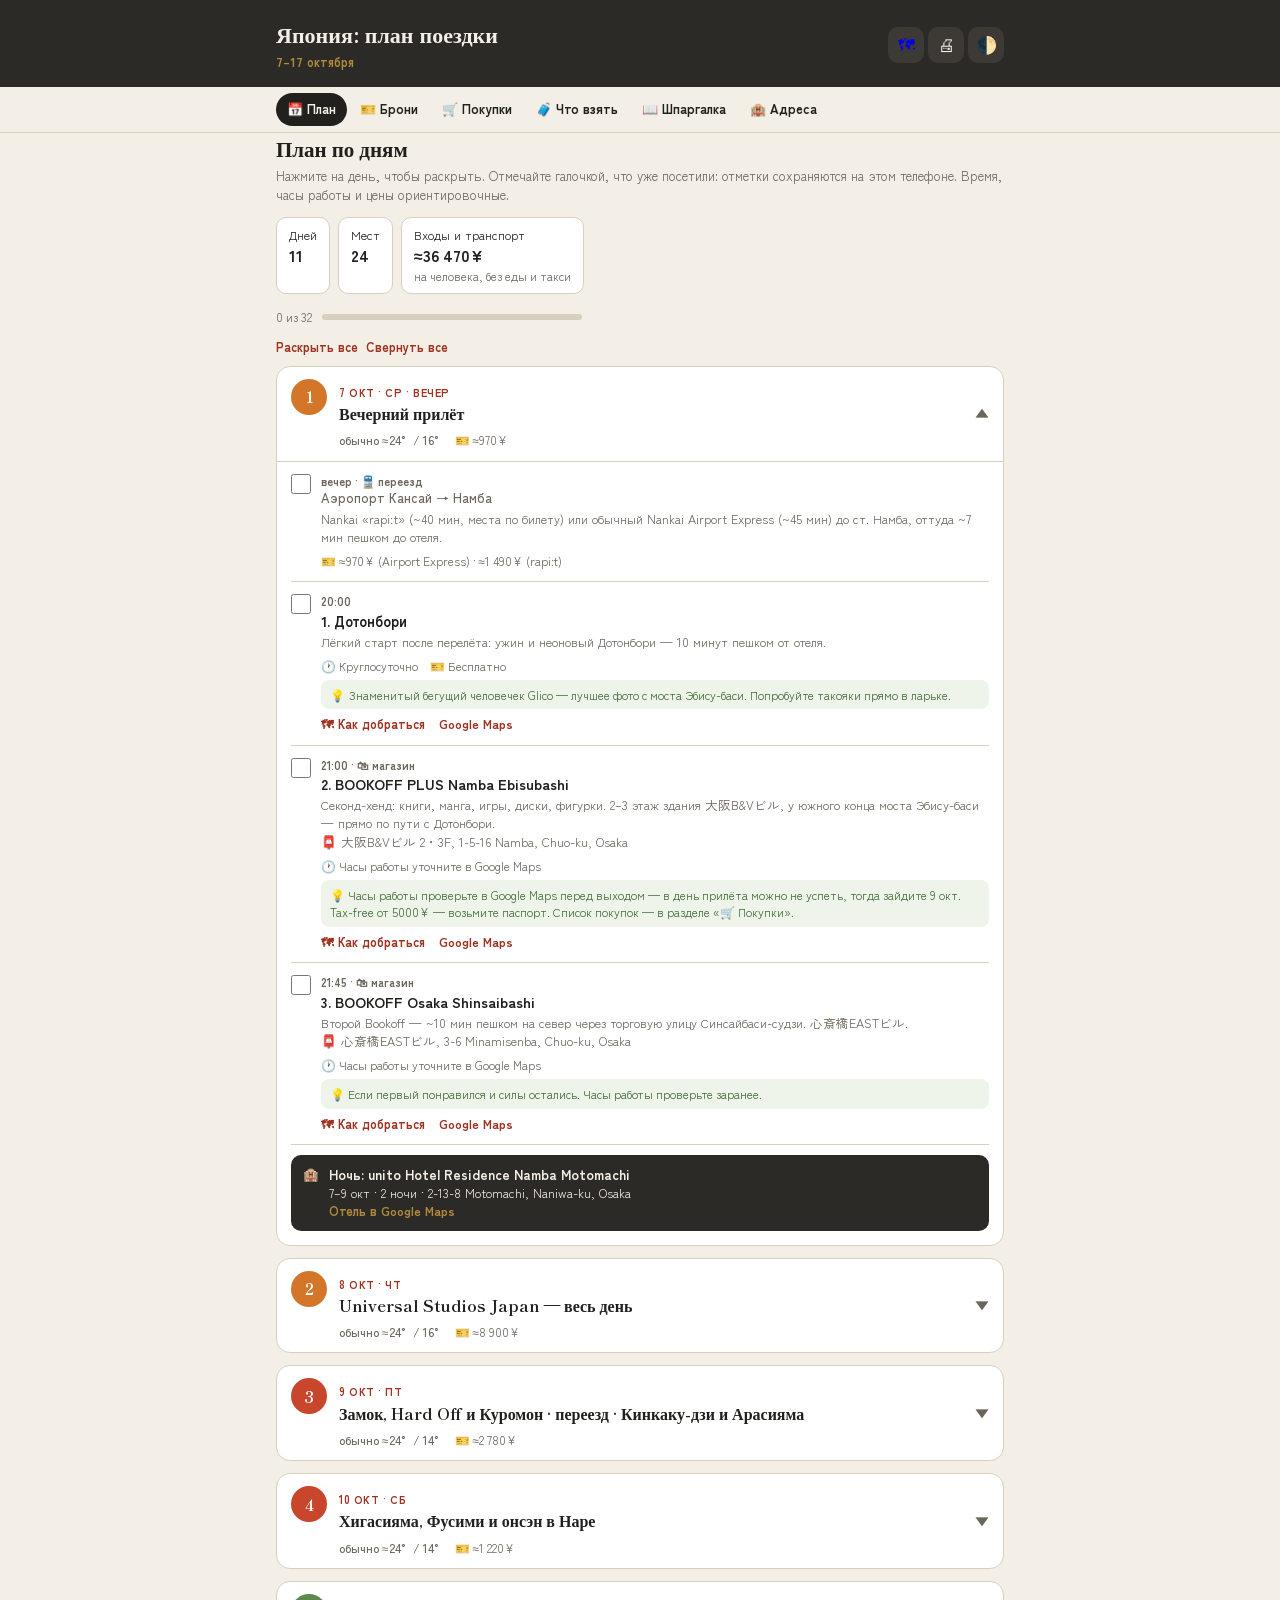
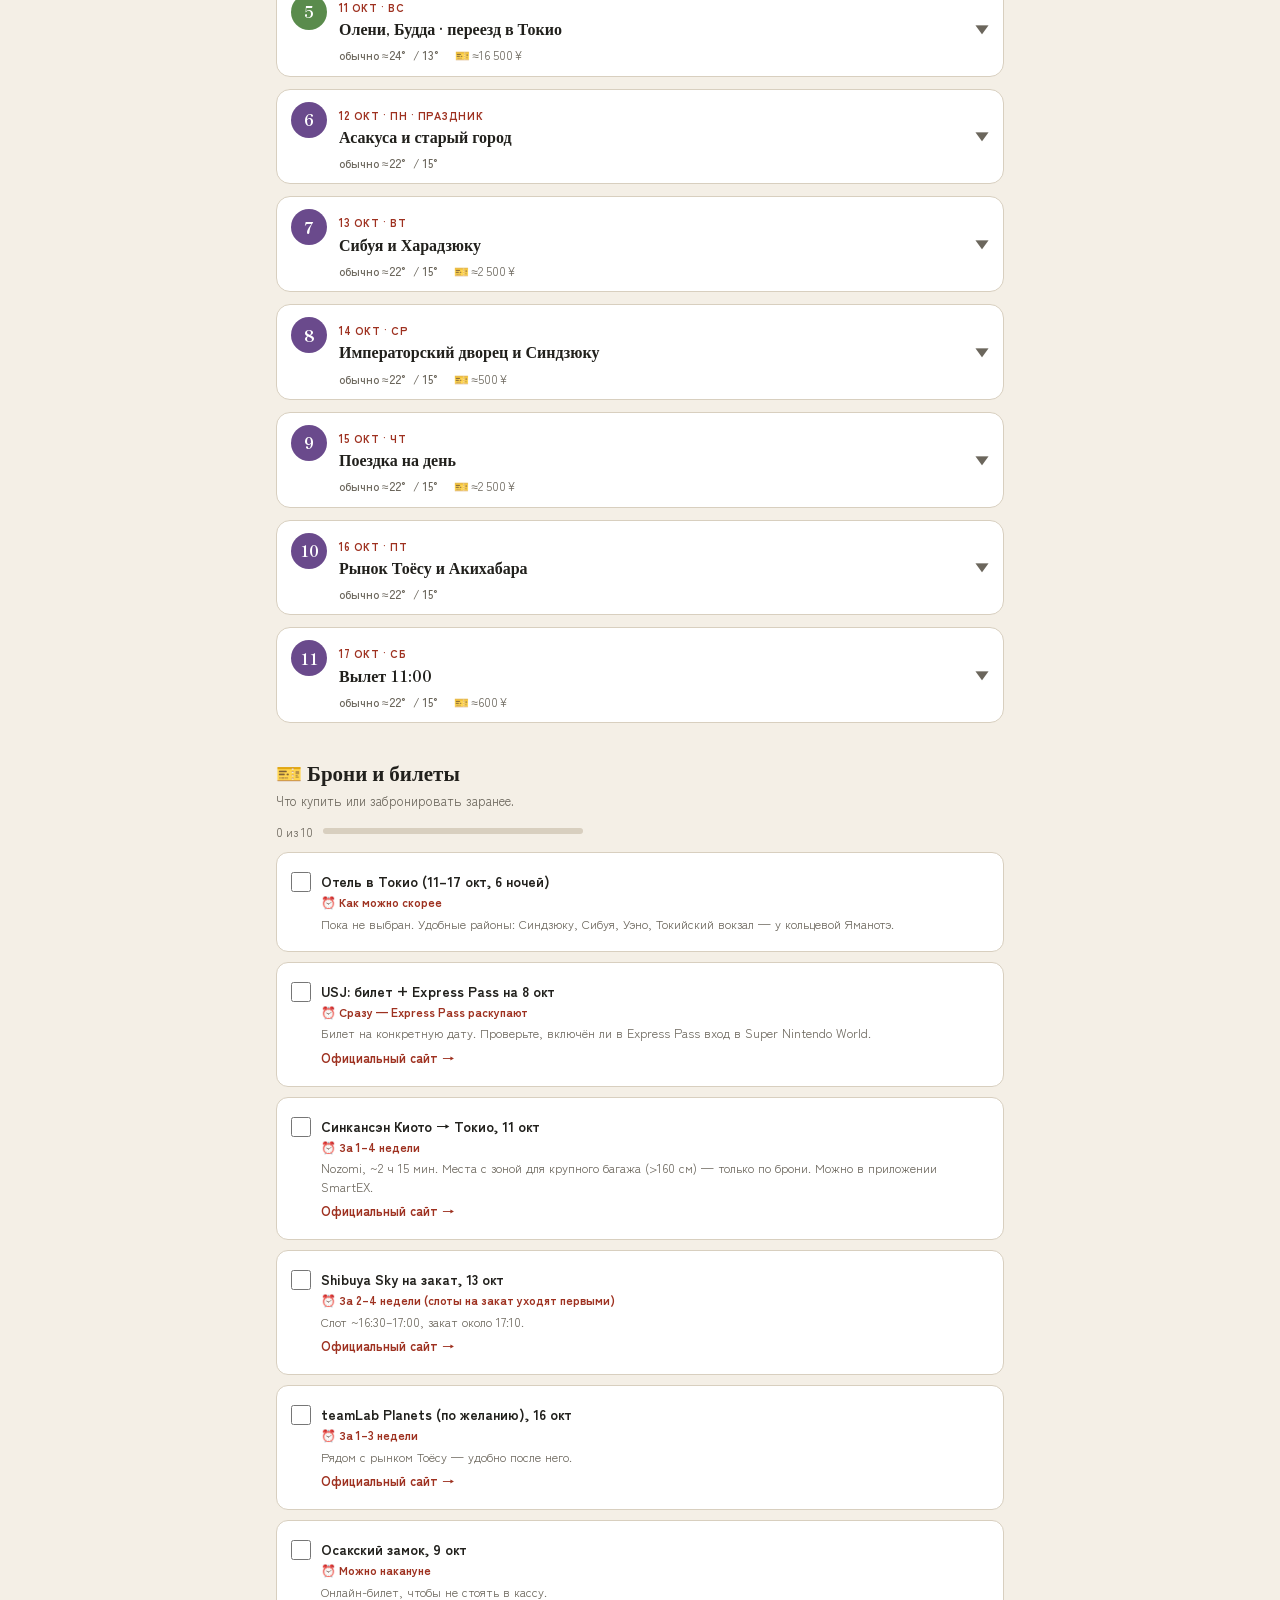
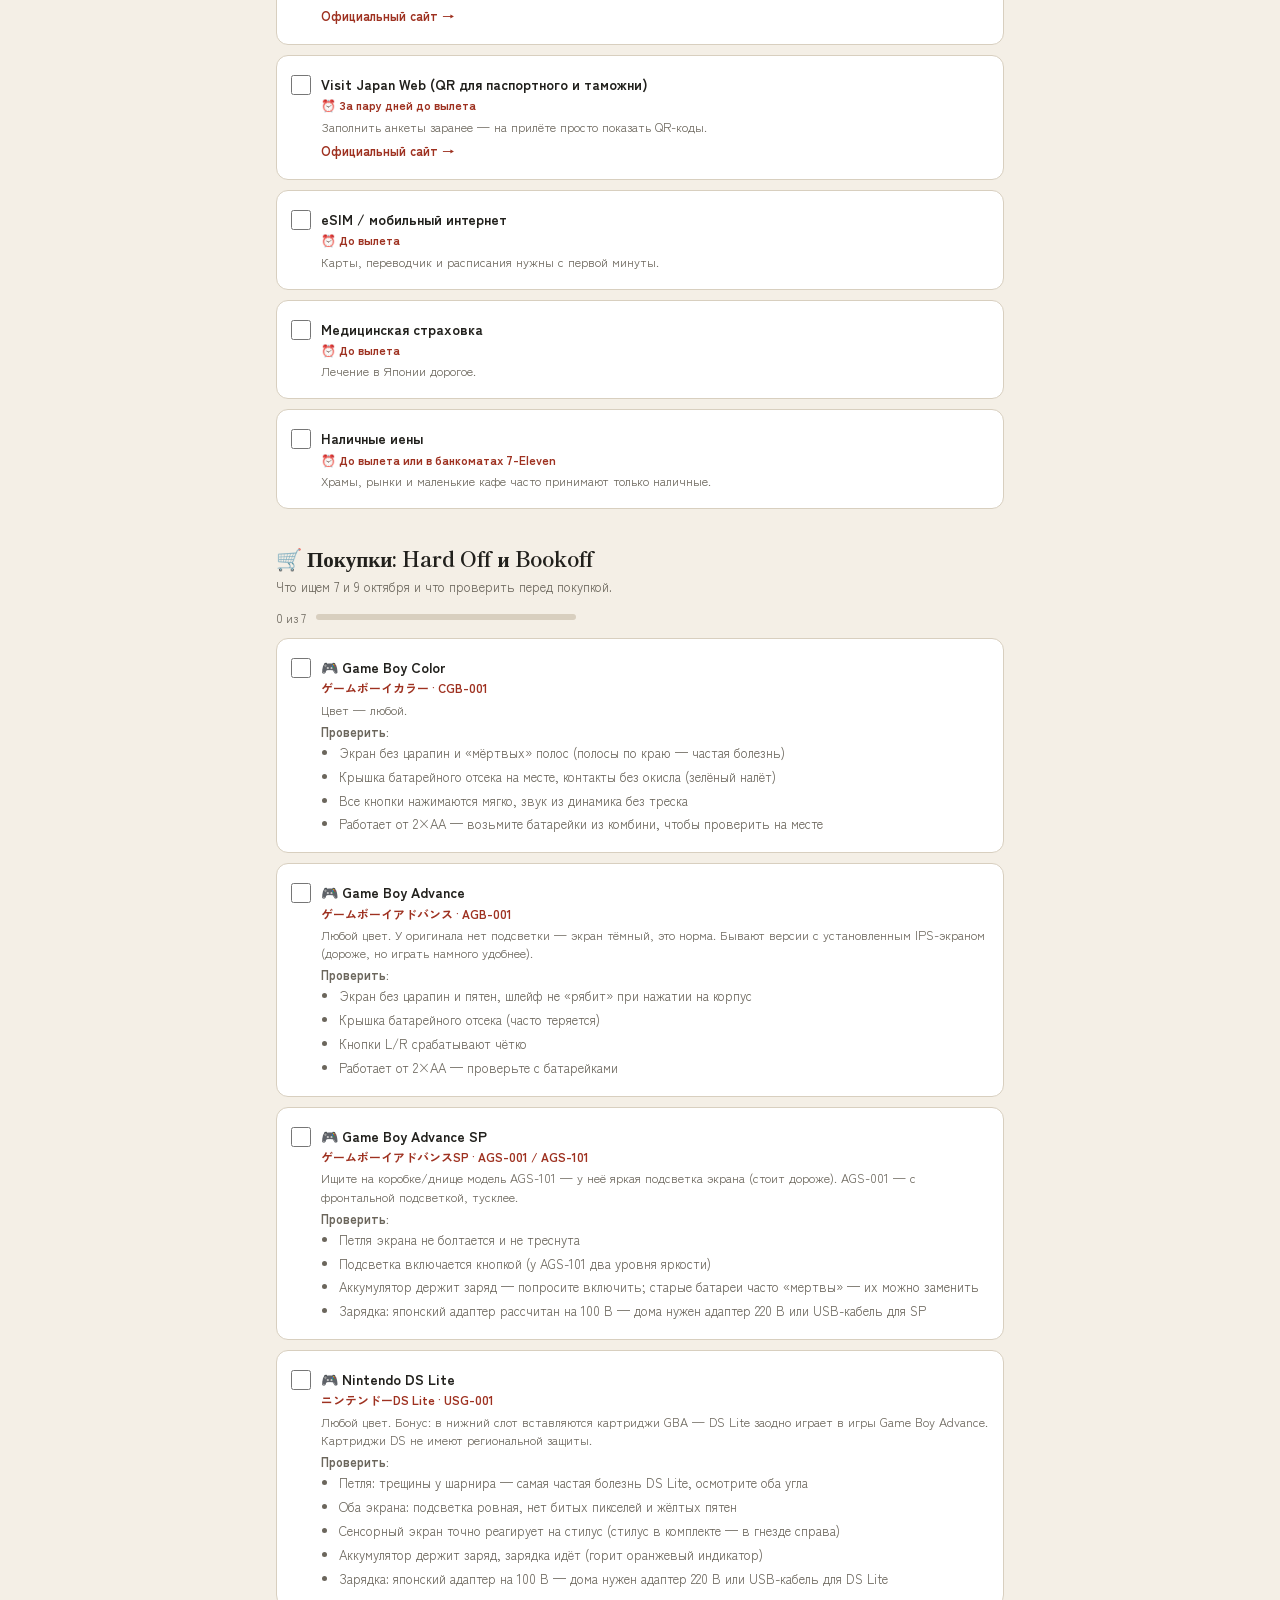
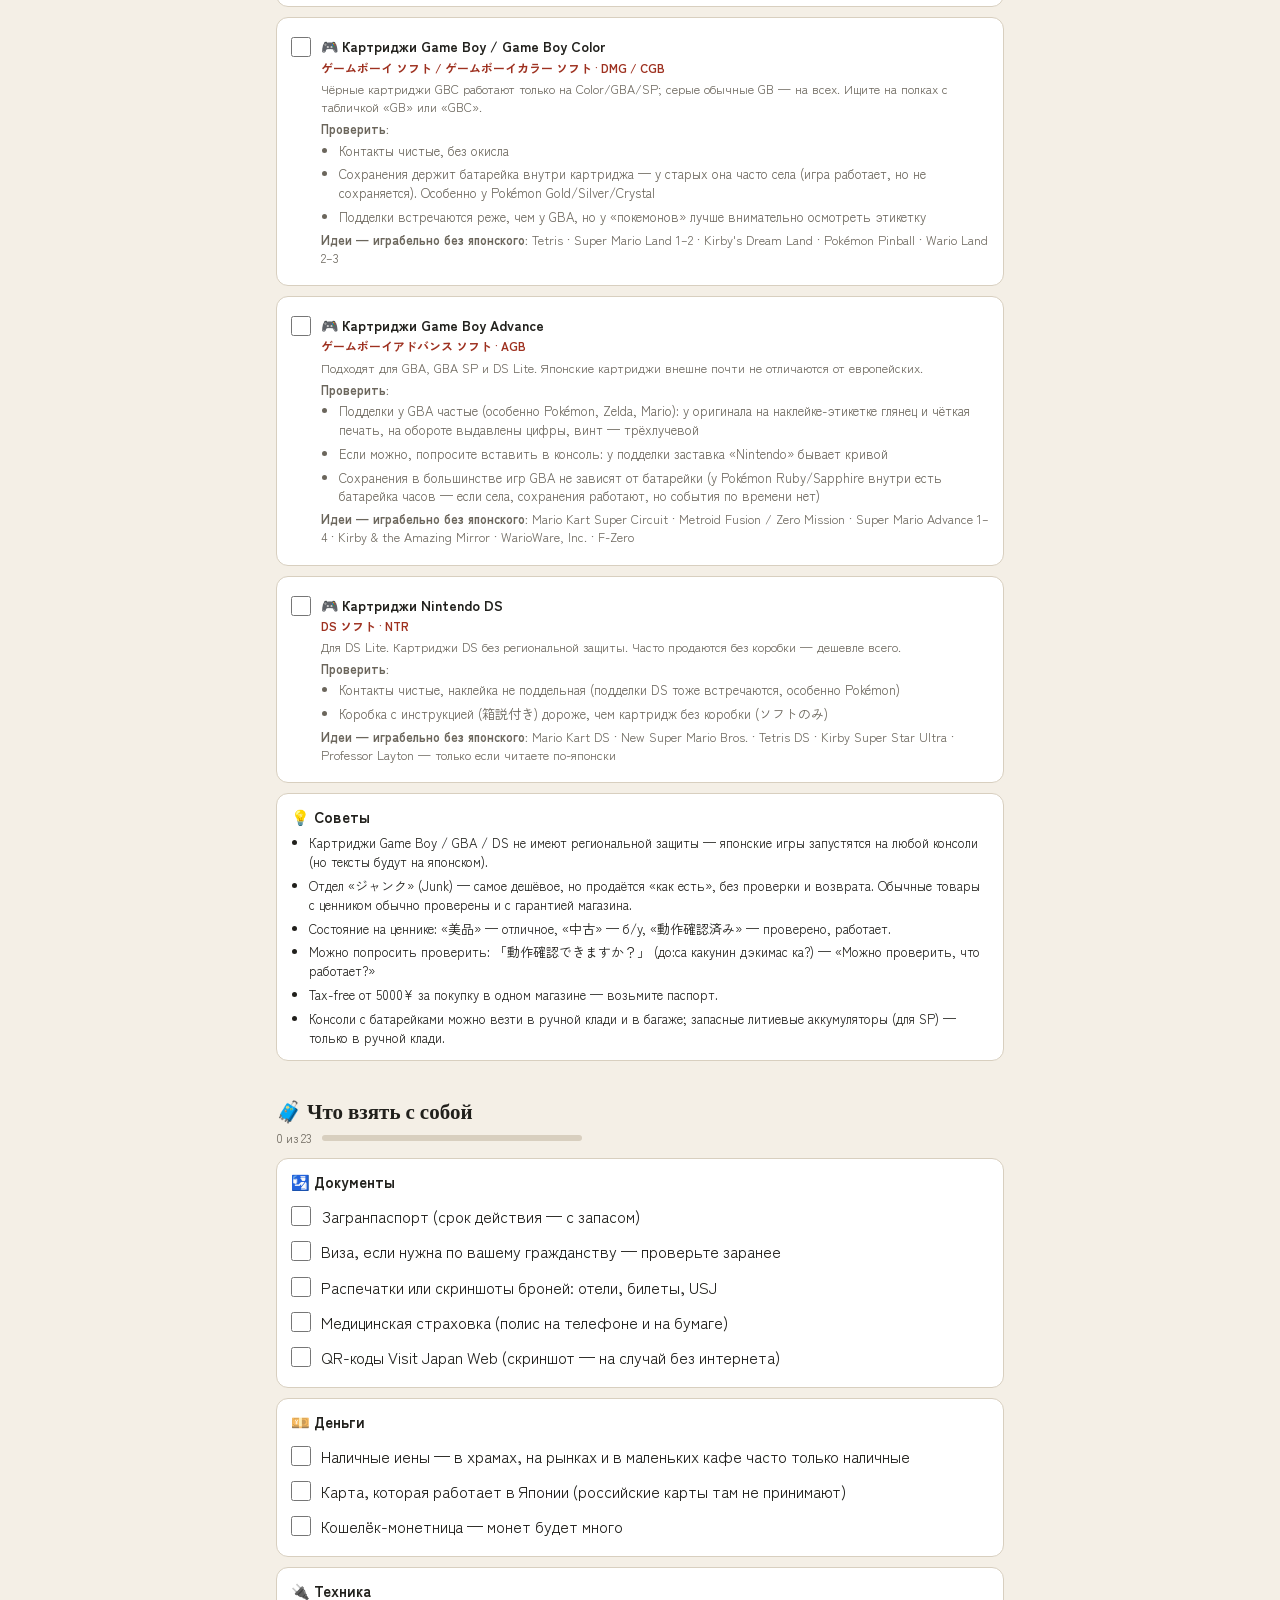
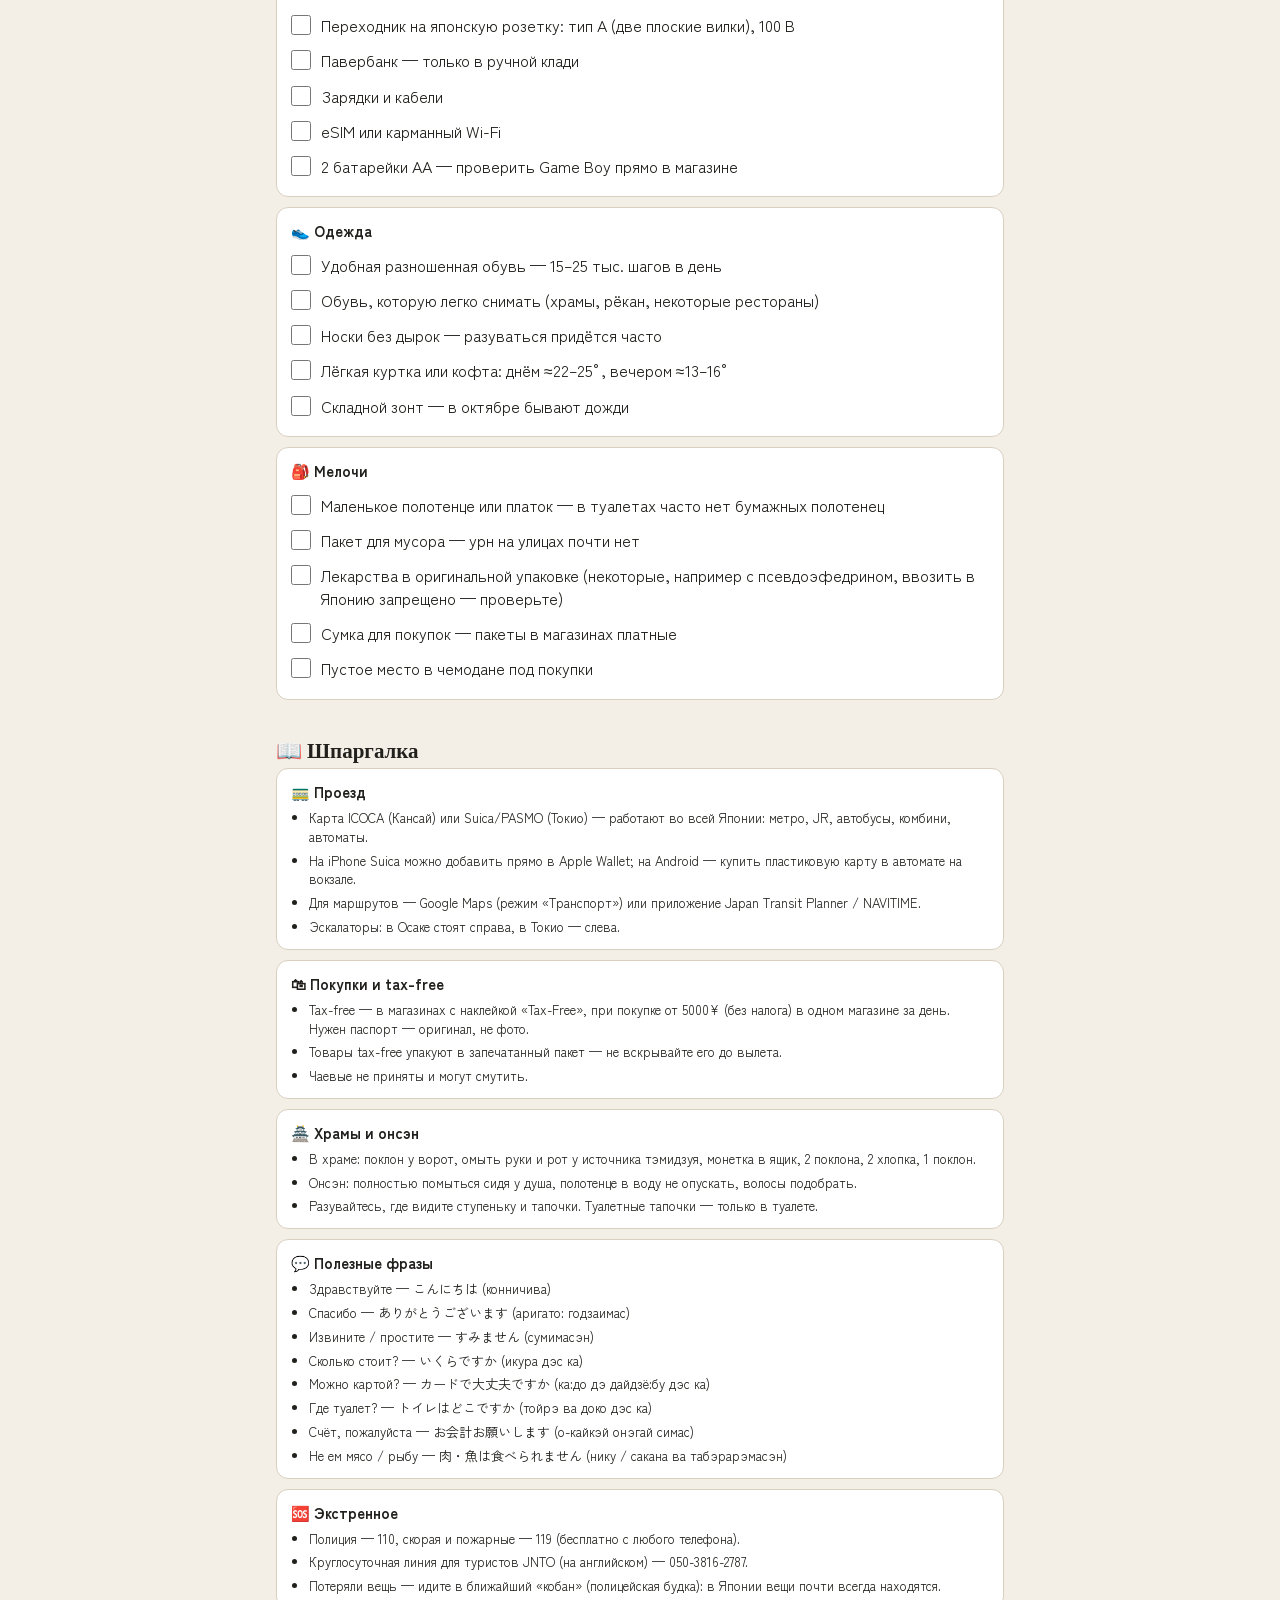
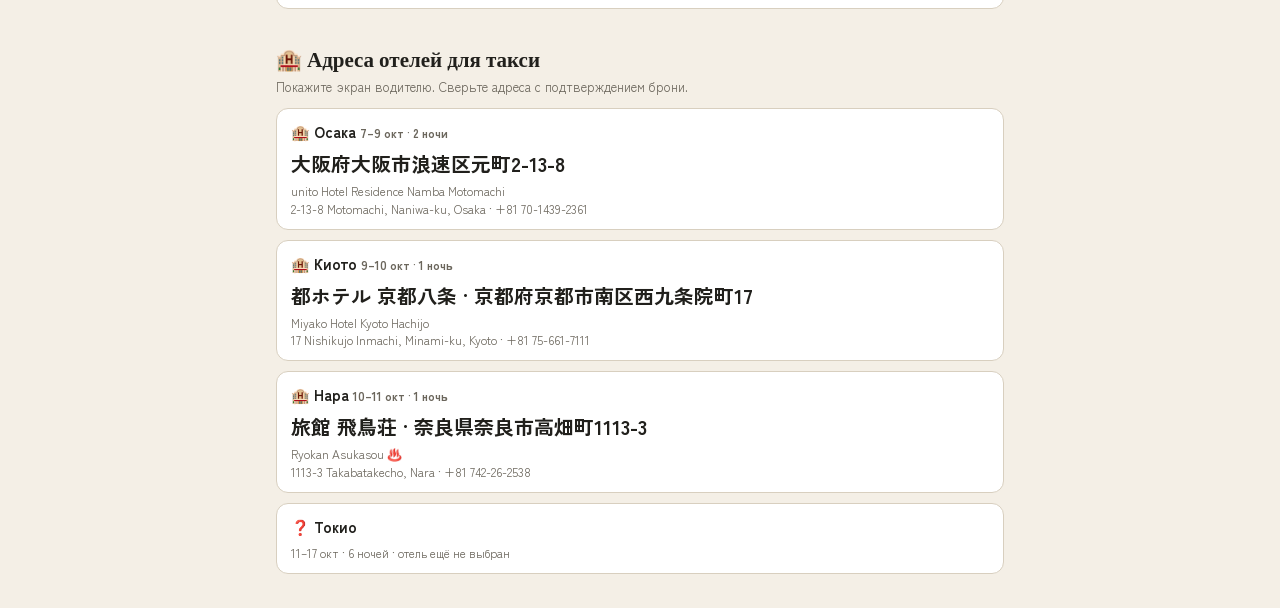
==== commit 41946bd1: "sw" ====
--- a/schedule.html
+++ b/schedule.html
@@ -2,8 +2,8 @@
 <html lang="ru">
 <head>
 <meta charset="UTF-8">
-<meta name="viewport" content="width=device-width, initial-scale=1.0">
-<title>Япония · расписание</title>
+<meta name="viewport" content="width=device-width, initial-scale=1.0, viewport-fit=cover">
+<title>Япония · план поездки</title>
 <script>try{const t=localStorage.getItem('theme');if(t)document.documentElement.dataset.theme=t;}catch(e){}</script>
 <link rel="manifest" href="manifest.webmanifest">
 <meta name="theme-color" content="#2c2a26">
@@ -11,138 +11,141 @@
 <link rel="stylesheet" href="common.css">
 <link rel="preconnect" href="https://fonts.googleapis.com">
 <link rel="preconnect" href="https://fonts.gstatic.com" crossorigin>
-<link href="https://fonts.googleapis.com/css2?family=Shippori+Mincho:wght@500;700;800&family=Zen+Kaku+Gothic+New:wght@400;500;700&display=swap" rel="stylesheet">
+<link href="https://fonts.googleapis.com/css2?family=Shippori+Mincho:wght@700;800&family=Zen+Kaku+Gothic+New:wght@400;500;700&display=swap" rel="stylesheet">
 <style>
   *{box-sizing:border-box;margin:0;padding:0}
-  html{scroll-behavior:smooth;scroll-padding-top:64px}
-  body{font-family:'Zen Kaku Gothic New',sans-serif}
-  header{background:var(--mast);color:var(--mast-fg);padding:26px 16px 22px}
-  .wrap{max-width:1100px;margin:0 auto}
-  .kicker{font-size:11px;letter-spacing:.32em;text-transform:uppercase;color:var(--gold);font-weight:700;margin-bottom:8px}
-  h1{font-family:'Shippori Mincho',serif;font-weight:800;font-size:28px;line-height:1.2}
-  .sub{margin-top:8px;font-size:13px;color:var(--gold);font-weight:700}
+  html{scroll-behavior:smooth;scroll-padding-top:60px}
+  body{font-family:'Zen Kaku Gothic New',sans-serif;line-height:1.45}
+  button{font:inherit;color:inherit;background:none;border:none;cursor:pointer}
+  .wrap{max-width:760px;margin:0 auto;padding:0 16px}
+  header{background:var(--mast);color:var(--mast-fg);padding:18px 0 16px}
+  .hrow{display:flex;justify-content:space-between;align-items:center;gap:10px}
+  h1{font-family:'Shippori Mincho',serif;font-weight:800;font-size:22px}
+  .sub{font-size:12.5px;color:var(--gold);font-weight:700;margin-top:3px}
+  .actions{display:flex;gap:4px}
+  .actions a,.actions button{width:36px;height:36px;border-radius:10px;display:flex;align-items:center;justify-content:center;
+    font-size:17px;text-decoration:none;background:rgba(244,239,230,.08)}
   .tabs{position:sticky;top:0;z-index:10;background:var(--paper);border-bottom:1px solid var(--line)}
-  .tabs .wrap{display:flex;gap:4px;overflow-x:auto;padding:8px 16px}
-  .tabs a{flex:none;color:var(--ink);text-decoration:none;font-weight:700;font-size:13px;padding:7px 12px;border-radius:20px}
-  .tabs a:hover{background:var(--head-bg)}
-  main{padding:20px 16px 60px}
-  section{margin-bottom:40px}
-  h2{font-family:'Shippori Mincho',serif;font-size:22px;margin-bottom:6px}
-  .lead{color:var(--muted);font-size:13px;margin-bottom:14px;line-height:1.5}
-  .progress{height:6px;background:var(--line);border-radius:4px;overflow:hidden;margin:6px 0 14px;max-width:360px}
+  .tabs .wrap{display:flex;gap:2px;overflow-x:auto;padding-top:6px;padding-bottom:6px;scrollbar-width:none}
+  .tabs .wrap::-webkit-scrollbar{display:none}
+  .tabs a{flex:none;color:var(--ink);text-decoration:none;font-weight:700;font-size:13px;padding:7px 11px;border-radius:20px}
+  .tabs a.on{background:var(--ink);color:var(--paper)}
+  main{padding:18px 0 80px}
+  section{margin-bottom:34px}
+  h2{font-family:'Shippori Mincho',serif;font-size:21px;margin-bottom:4px}
+  .lead{color:var(--muted);font-size:13px;margin-bottom:12px}
+  .progress{display:flex;align-items:center;gap:10px;font-size:12px;color:var(--muted);margin-bottom:12px}
+  .progress .bar{flex:1;max-width:260px;height:6px;background:var(--line);border-radius:4px;overflow:hidden}
   .progress i{display:block;height:100%;background:var(--c-nara);transition:width .3s}
-
-  table{width:100%;border-collapse:collapse;background:var(--card);border:1px solid var(--line);font-size:13.5px}
-  th{background:var(--head-bg);text-align:left;font-size:11px;letter-spacing:.12em;text-transform:uppercase;padding:10px 12px;color:var(--muted)}
-  td{padding:10px 12px;border-top:1px solid var(--line);vertical-align:top;line-height:1.45}
-  tr.dayrow td{background:var(--row-alt);border-top:2px solid var(--line);padding:12px}
-  tr.dayrow.today td{background:var(--today)}
-  .dn{display:inline-flex;align-items:center;justify-content:center;width:26px;height:26px;border-radius:50%;
-    color:#fff;font:800 12px 'Shippori Mincho',serif;margin-right:10px;vertical-align:middle}
-  .dtitle{font-family:'Shippori Mincho',serif;font-weight:700;font-size:15.5px;vertical-align:middle}
-  .ddate{font-size:11px;letter-spacing:.1em;text-transform:uppercase;font-weight:700;color:var(--vermilion-deep);margin-left:10px;vertical-align:middle}
-  .badge{display:inline-block;margin-left:8px;background:var(--gold);color:#fff;border-radius:10px;padding:1px 8px;font-size:10px;letter-spacing:.06em;vertical-align:middle}
-  .holiday{margin-top:8px;font-size:12.5px;line-height:1.45;color:var(--ink)}
-  .time{white-space:nowrap;font-weight:700;color:var(--muted)}
-  .name{font-weight:700}
-  .note{color:var(--muted);font-size:12.5px}
-  .tip{margin-top:4px;font-size:12px;color:var(--tip-fg)}
-  .city{font-size:11px;letter-spacing:.1em;text-transform:uppercase;font-weight:700;white-space:nowrap}
-  tr.move td{background:transparent}
-  tr.move .name::before{content:"🚆 "}
-  tr.move .name{font-weight:500;color:var(--muted)}
-  tr.done .name,tr.done .note{text-decoration:line-through;opacity:.55}
-  tr.hotel td{background:#2c2a26;color:#f4efe6}
-  tr.hotel .note{color:rgba(244,239,230,.75)}
-  tr.hotel .time{color:rgba(244,239,230,.75)}
-  a.map{color:var(--vermilion-deep);font-weight:700;text-decoration:none;white-space:nowrap;font-size:12.5px;display:block}
-  tr.hotel a.map{color:var(--gold)}
-  input[type=checkbox]{width:18px;height:18px;accent-color:var(--c-nara);cursor:pointer}
-  td.chk{width:36px}
-
-  .cards{display:grid;grid-template-columns:repeat(auto-fill,minmax(300px,1fr));gap:12px}
-  .card{background:var(--card);border:1px solid var(--line);border-radius:10px;padding:14px 16px}
-  .card h3{font-size:15px;margin-bottom:8px;display:flex;gap:8px;align-items:center}
-  .card ul{padding-left:18px;font-size:13px;line-height:1.55}
+  .summary{display:flex;flex-wrap:wrap;gap:8px;margin-bottom:14px}
+  .summary div{background:var(--card);border:1px solid var(--line);border-radius:10px;padding:8px 12px;font-size:12.5px}
+  .summary b{display:block;font-size:16px}
+
+  /* карточка дня */
+  .day{background:var(--card);border:1px solid var(--line);border-radius:14px;margin-bottom:12px;overflow:hidden}
+  .day.today{box-shadow:0 0 0 2px var(--gold)}
+  .dh{display:flex;gap:12px;align-items:flex-start;width:100%;text-align:left;padding:12px 14px}
+  .dh .n{flex:none;width:36px;height:36px;border-radius:50%;color:#fff;display:flex;align-items:center;justify-content:center;font:800 15px 'Shippori Mincho',serif}
+  .dh .d{font-size:11px;font-weight:700;color:var(--vermilion-deep);letter-spacing:.05em;text-transform:uppercase}
+  .dh .t{font-family:'Shippori Mincho',serif;font-weight:700;font-size:16px;line-height:1.3}
+  .dh .chev{margin-left:auto;color:var(--muted);font-size:14px;transition:transform .2s;align-self:center}
+  .day.open .dh .chev{transform:rotate(180deg)}
+  .db{display:none;padding:0 14px 14px;border-top:1px solid var(--line)}
+  .day.open .db{display:block}
+  .note-box{font-size:12.5px;background:var(--today);border-radius:10px;padding:9px 11px;margin-top:12px}
+  .it{display:flex;gap:10px;padding:11px 0;border-bottom:1px solid var(--line)}
+  .it:last-of-type{border-bottom:none}
+  .it input{flex:none;width:20px;height:20px;margin-top:1px;accent-color:var(--c-nara);cursor:pointer}
+  .it .tm{font-size:11.5px;font-weight:700;color:var(--muted)}
+  .it .nm{font-weight:700;font-size:14.5px}
+  .it .nt{font-size:12.5px;color:var(--muted);margin-top:2px}
+  .it .tp{font-size:12px;color:var(--tip-fg);background:var(--tip-bg);border-radius:8px;padding:6px 9px;margin-top:6px}
+  .it .lk{display:flex;gap:14px;flex-wrap:wrap;margin-top:6px}
+  .it .lk a{font-size:12.5px;font-weight:700;color:var(--vermilion-deep);text-decoration:none}
+  .it.move .nm{font-weight:500;color:var(--muted);font-size:13px}
+  .it.done .nm,.it.done .nt{text-decoration:line-through;opacity:.5}
+  .hotel{display:flex;gap:10px;background:#2c2a26;color:#f4efe6;border-radius:10px;padding:10px 12px;margin-top:10px;font-size:12.5px}
+  .hotel b{font-size:13.5px}
+  .hotel a{color:var(--gold);font-weight:700;text-decoration:none;margin-right:12px}
+  .expand{display:flex;gap:8px;margin-bottom:10px}
+  .expand button{font-size:12.5px;font-weight:700;color:var(--vermilion-deep)}
+
+  /* прочие карточки */
+  .cards{display:grid;gap:10px}
+  .card{background:var(--card);border:1px solid var(--line);border-radius:12px;padding:12px 14px}
+  .card h3{font-size:15px;margin-bottom:6px}
+  .card ul{padding-left:18px;font-size:13px}
   .card li+li{margin-top:5px}
-  .bk{display:flex;gap:12px;align-items:flex-start}
+  .ck{display:flex;gap:10px;align-items:flex-start;padding:6px 0}
+  .ck input{flex:none;width:20px;height:20px;accent-color:var(--c-nara);cursor:pointer;margin-top:1px}
+  .ck.done span{text-decoration:line-through;opacity:.5}
   .bk .t{font-weight:700;font-size:14px}
   .bk .w{font-size:12px;color:var(--vermilion-deep);font-weight:700;margin-top:2px}
-  .bk .n{font-size:12.5px;color:var(--muted);margin-top:4px;line-height:1.45}
+  .bk .n{font-size:12.5px;color:var(--muted);margin-top:4px}
   .bk a{font-size:12.5px;font-weight:700;color:var(--vermilion-deep);text-decoration:none;display:inline-block;margin-top:6px}
   .card.done{opacity:.55}
   .card.done .t{text-decoration:line-through}
-  .addr{font-size:20px;line-height:1.5;margin-top:4px;font-weight:700}
-  .addr-sub{font-size:12px;color:var(--muted)}
-
-  @media (max-width:760px){
-    table,tbody,tr,td{display:block;width:100%}
-    thead{display:none}
-    td{border-top:none;padding:3px 12px}
-    tr{border-top:1px solid var(--line);padding:8px 0;position:relative}
-    tr.dayrow{padding:0}
-    tr:not(.dayrow) td:first-child{position:absolute;right:4px;top:8px;width:auto}
-    tr:not(.dayrow) td:nth-child(2):empty,td.lnk:empty{display:none}
-    .city{display:none}
-  }
+  .addr{font-size:20px;font-weight:700;margin:4px 0}
+  .muted{font-size:12px;color:var(--muted)}
   @media print{
-    header{background:none;color:#000;padding:0 0 10px}
-    .pills,.tabs{display:none}
+    header .actions,.tabs,.expand{display:none}
+    .db{display:block!important}
     body{background:#fff;color:#000}
-    tr{break-inside:avoid}
+    .day,.card{break-inside:avoid}
   }
 </style>
 </head>
 <body>
-<header>
-  <div class="wrap">
-    <div class="kicker">Расписание · 11 дней</div>
-    <h1>Япония: когда и что посещаем</h1>
-    <div class="sub">7 – 17 октября <span id="countdown" style="color:rgba(244,239,230,.75);font-weight:500"></span></div>
-    <div class="pills">
-      <a class="pill" href="index.html">🗺 Карта</a>
-      <button class="pill" id="todayBtn">📍 Сегодня</button>
-      <button class="pill" onclick="window.print()">🖨 Печать / PDF</button>
-      <button class="pill" id="themeBtn" aria-label="Тема"></button>
-    </div>
+<header><div class="wrap hrow">
+  <div><h1>Япония: план поездки</h1><div class="sub">7–17 октября <span id="countdown" style="color:rgba(244,239,230,.75);font-weight:500"></span></div></div>
+  <div class="actions">
+    <a href="index.html" title="Карта">🗺</a>
+    <button onclick="window.print()" title="Печать / PDF">🖨</button>
+    <button id="themeBtn" aria-label="Тема"></button>
   </div>
-</header>
-<nav class="tabs"><div class="wrap">
-  <a href="#plan">📅 Расписание</a><a href="#bookings">🎫 Брони и билеты</a><a href="#shopping">🛒 Покупки</a><a href="#cheat">📖 Шпаргалка</a><a href="#hotels">🏨 Адреса для такси</a>
+</div></header>
+<nav class="tabs"><div class="wrap" id="tabs">
+  <a href="#plan">📅 План</a><a href="#bookings">🎫 Брони</a><a href="#shopping">🛒 Покупки</a>
+  <a href="#packing">🧳 Что взять</a><a href="#cheat">📖 Шпаргалка</a><a href="#hotels">🏨 Адреса</a>
 </div></nav>
 <main class="wrap">
   <section id="plan">
-    <h2>Расписание</h2>
-    <p class="lead">Время ориентировочное. Отмечайте галочкой, что уже посетили — отметки сохраняются на этом устройстве.</p>
-    <div class="progress"><i id="planBar"></i></div>
-    <table>
-      <thead><tr><th></th><th>Время</th><th>Место</th><th>Город</th><th></th></tr></thead>
-      <tbody id="rows"></tbody>
-    </table>
+    <h2>План по дням</h2>
+    <p class="lead">Нажмите на день, чтобы раскрыть. Отмечайте галочкой, что уже посетили: отметки сохраняются на этом телефоне. Время, часы работы и цены ориентировочные.</p>
+    <div class="summary" id="summary"></div>
+    <div class="progress"><span id="planTxt"></span><span class="bar"><i id="planBar"></i></span></div>
+    <div class="expand"><button id="openAll">Раскрыть все</button><button id="closeAll">Свернуть все</button></div>
+    <div id="days"></div>
   </section>
 
   <section id="bookings">
-    <h2>Брони и билеты</h2>
-    <p class="lead">Что купить или забронировать заранее. Отмечайте, что уже сделано.</p>
-    <div class="progress"><i id="bkBar"></i></div>
+    <h2>🎫 Брони и билеты</h2>
+    <p class="lead">Что купить или забронировать заранее.</p>
+    <div class="progress"><span id="bkTxt"></span><span class="bar"><i id="bkBar"></i></span></div>
     <div class="cards" id="bk"></div>
   </section>
 
   <section id="shopping">
     <h2>🛒 Покупки: Hard Off и Bookoff</h2>
-    <p class="lead">Что ищем в секонд-хендах 7 и 9 октября. Отмечайте купленное. Под каждой консолью — что проверить перед покупкой.</p>
-    <div class="progress"><i id="shBar"></i></div>
+    <p class="lead">Что ищем 7 и 9 октября и что проверить перед покупкой.</p>
+    <div class="progress"><span id="shTxt"></span><span class="bar"><i id="shBar"></i></span></div>
     <div class="cards" id="sh"></div>
-    <div class="card" style="margin-top:12px"><h3>💡 Советы</h3><ul id="shTips"></ul></div>
+    <div class="card" style="margin-top:10px"><h3>💡 Советы</h3><ul id="shTips"></ul></div>
+  </section>
+
+  <section id="packing">
+    <h2>🧳 Что взять с собой</h2>
+    <div class="progress"><span id="pkTxt"></span><span class="bar"><i id="pkBar"></i></span></div>
+    <div class="cards" id="pk"></div>
   </section>
 
   <section id="cheat">
-    <h2>Шпаргалка</h2>
+    <h2>📖 Шпаргалка</h2>
     <div class="cards" id="ch"></div>
   </section>
 
   <section id="hotels">
-    <h2>Адреса отелей для такси</h2>
+    <h2>🏨 Адреса отелей для такси</h2>
     <p class="lead">Покажите экран водителю. Сверьте адреса с подтверждением брони.</p>
     <div class="cards" id="ht"></div>
   </section>
@@ -150,93 +153,110 @@
 <script src="data.js"></script>
 <script src="common.js"></script>
 <script>
+const $=id=>document.getElementById(id);
 const ext='target="_blank" rel="noopener"';
 const today=todayDay();
-
-// расписание
-const rows=[];
-DAYS.forEach(d=>{
-  const col=COLORS[d.ck];
-  rows.push(`<tr class="dayrow${today===d?' today':''}" id="d${d.n}"><td colspan="5">
-    <span class="dn" style="background:${col}">${d.n}</span><span class="dtitle">${d.title}</span><span class="ddate">${d.date}</span>${today===d?'<span class="badge">сегодня</span>':''}
-    ${d.holiday?`<div class="holiday">${d.holiday}</div>`:''}</td></tr>`);
-  d.stops.forEach((s,i)=>{
-    const key=`done:${d.n}-${i}`;
-    rows.push(`<tr class="${s.move?'move':''}" data-key="${key}">
-    <td class="chk"><input type="checkbox" aria-label="Сделано"></td>
-    <td class="time">${s.time||''}</td>
-    <td><div class="name">${s.shop?'🛍 ':''}${s.name}</div><div class="note">${s.note}${s.addr?`<br>📮 ${s.addr}`:''}</div>${s.tip?`<div class="tip">💡 ${s.tip}</div>`:''}</td>
-    <td class="city" style="color:${col}">${s.move?'':d.city}</td>
-    <td class="lnk">${s.move?'':`<a class="map" href="${routeLink(s)}" ${ext}>🧭 Маршрут</a><a class="map" href="${placeLink(s)}" ${ext}>На карте →</a>`}</td></tr>`);
-  });
-  const h=d.hotel&&HOTELS[d.hotel];
-  if(h)rows.push(`<tr class="hotel">
-    <td class="chk"></td>
-    <td class="time">🏨 ночь</td>
-    <td><div class="name">${h.name}</div><div class="note">${h.nights}${h.addr?' · '+h.addr:''}</div></td>
-    <td class="city">${h.city}</td>
-    <td class="lnk">${h.tbd?'':`<a class="map" href="${hotelLink(h)}" ${ext}>Отель →</a>`}</td></tr>`);
-});
-document.getElementById('rows').innerHTML=rows.join('');
-
-// галочки — сохраняем в браузере
-function bindChecks(sel,rowSel,bar){
-  const boxes=[...document.querySelectorAll(sel)];
+DAYS.forEach(d=>{let k=0;d.stops.forEach((s,i)=>{s.i=i;if(!s.move)s.k=++k;});d.places=d.stops.filter(s=>!s.move);});
+
+// сводка
+$('summary').innerHTML=`<div>Дней<b>${DAYS.length}</b></div><div>Мест<b>${DAYS.reduce((a,d)=>a+d.places.length,0)}</b></div>
+  <div>Входы и транспорт<b>≈${fmtYen(tripBudget())}</b><span class="muted">на человека, без еды и такси</span></div>`;
+
+// дни
+$('days').innerHTML=DAYS.map(d=>{
+  const col=COLORS[d.ck],h=d.hotel&&HOTELS[d.hotel];
+  return `<div class="day${today===d?' today':''}" id="d${d.n}">
+    <button class="dh" onclick="toggleDay(${d.n})">
+      <span class="n" style="background:${col}">${d.n}</span>
+      <span><span class="d">${d.date}${today===d?' · сегодня':''}</span><br><span class="t">${d.title}</span>
+        <span class="info-line"><span class="wxslot" data-n="${d.n}"></span>${dayBudget(d)?`<span>🎫 ≈${fmtYen(dayBudget(d))}</span>`:''}<span class="cnt" data-n="${d.n}"></span></span></span>
+      <span class="chev">▼</span>
+    </button>
+    <div class="db">
+      ${d.holiday?`<div class="note-box">${d.holiday}</div>`:''}
+      ${d.stops.map(s=>{const w=hoursWarn(s);return `<div class="it${s.move?' move':''}" data-key="done:${d.n}-${s.i}">
+        <input type="checkbox" aria-label="Сделано">
+        <div style="flex:1;min-width:0">
+          <div class="tm">${s.time||''}${s.move?' · 🚆 переезд':s.shop?' · 🛍 магазин':''}</div>
+          <div class="nm">${s.move?'':s.k+'. '}${s.name}</div>
+          <div class="nt">${s.note}${s.addr?`<br>📮 ${s.addr}`:''}</div>
+          ${s.hours||s.cost?`<div class="info-line">${s.hours?`<span>🕐 ${s.hours}</span>`:''}${s.cost?`<span>🎫 ${s.cost}</span>`:''}</div>`:''}
+          ${w?`<div class="warn${w.bad?' bad':''}">${w.text}</div>`:''}
+          ${s.tip?`<div class="tp">💡 ${s.tip}</div>`:''}
+          ${s.move?'':`<div class="lk"><a href="index.html#d${d.n}-${s.i}">🗺 Как добраться</a><a href="${placeLink(s)}" ${ext}>Google Maps</a></div>`}
+        </div></div>`;}).join('')}
+      ${h?`<div class="hotel"><span>${h.tbd?'❓':'🏨'}</span><div><b>Ночь: ${h.name}</b><br>${h.nights}${h.addr?' · '+h.addr:''}
+        ${h.tbd?'':`<br><a href="${hotelLink(h)}" ${ext}>Отель в Google Maps</a>`}</div></div>`:''}
+    </div></div>`;}).join('');
+
+function toggleDay(n,force){const el=$('d'+n);const open=force!==undefined?force:!el.classList.contains('open');
+  el.classList.toggle('open',open);
+  const o=[...document.querySelectorAll('.day.open')].map(x=>x.id);store.set('openDays',JSON.stringify(o));}
+$('openAll').onclick=()=>DAYS.forEach(d=>toggleDay(d.n,true));
+$('closeAll').onclick=()=>DAYS.forEach(d=>toggleDay(d.n,false));
+// какие дни раскрыты: сохранённые, иначе — сегодняшний (или первый до поездки)
+let opened=[];try{opened=JSON.parse(store.get('openDays')||'[]');}catch(e){}
+if(!opened.length)opened=['d'+(today?today.n:1)];
+opened.forEach(id=>{const el=$(id);if(el)el.classList.add('open');});
+
+// галочки
+function bindChecks(rootSel,rowSel,bar,txt,onChange){
+  const boxes=[...document.querySelectorAll(rootSel+' input[type=checkbox]')];
   const upd=()=>{const n=boxes.filter(b=>b.checked).length;
-    document.getElementById(bar).style.width=(boxes.length?n/boxes.length*100:0)+'%';};
-  boxes.forEach(b=>{
-    const row=b.closest(rowSel);const key=row.dataset.key;
+    $(bar).style.width=(boxes.length?n/boxes.length*100:0)+'%';$(txt).textContent=`${n} из ${boxes.length}`;onChange&&onChange();};
+  boxes.forEach(b=>{const row=b.closest(rowSel),key=row.dataset.key;
     b.checked=store.get(key)==='1';row.classList.toggle('done',b.checked);
-    b.addEventListener('change',()=>{store.set(key,b.checked?'1':null);row.classList.toggle('done',b.checked);upd();});
-  });
+    b.addEventListener('change',()=>{store.set(key,b.checked?'1':null);row.classList.toggle('done',b.checked);upd();});});
   upd();
 }
-bindChecks('#rows input[type=checkbox]','tr','planBar');
+function dayCounts(){DAYS.forEach(d=>{const bs=[...$('d'+d.n).querySelectorAll('.it:not(.move) input')];
+  const n=bs.filter(b=>b.checked).length;document.querySelector(`.cnt[data-n="${d.n}"]`).textContent=n?`✅ ${n}/${bs.length}`:'';});}
+bindChecks('#days','.it','planBar','planTxt',dayCounts);
 
 // брони
-document.getElementById('bk').innerHTML=BOOKINGS.map(b=>`
-  <div class="card" data-key="booked:${b.id}"><div class="bk">
-    <input type="checkbox" aria-label="Готово">
-    <div><div class="t">${b.title}</div><div class="w">⏰ ${b.when}</div><div class="n">${b.note}</div>
-    ${b.url?`<a href="${b.url}" ${ext}>Официальный сайт →</a>`:''}</div>
-  </div></div>`).join('');
-bindChecks('#bk input[type=checkbox]','.card','bkBar');
+$('bk').innerHTML=BOOKINGS.map(b=>`<div class="card" data-key="booked:${b.id}"><div class="ck bk">
+  <input type="checkbox" aria-label="Готово"><div><div class="t">${b.title}</div><div class="w">⏰ ${b.when}</div><div class="n">${b.note}</div>
+  ${b.url?`<a href="${b.url}" ${ext}>Официальный сайт →</a>`:''}</div></div></div>`).join('');
+bindChecks('#bk','.card','bkBar','bkTxt');
 
 // покупки
-document.getElementById('sh').innerHTML=SHOPPING.map(p=>`
-  <div class="card" data-key="bought:${p.id}"><div class="bk">
-    <input type="checkbox" aria-label="Куплено">
-    <div><div class="t">🎮 ${p.title}</div>
-      <div class="w"><span lang="ja">${p.ja}</span> · ${p.model}</div>
-      <div class="n">${p.note}</div>
-      <div class="n"><b>Проверить:</b><ul style="padding-left:18px;margin-top:3px">${p.check.map(c=>`<li>${c}</li>`).join('')}</ul></div>
-      ${p.ideas?`<div class="n"><b>Идеи — играбельно без японского:</b> ${p.ideas.join(' · ')}</div>`:''}
-    </div>
-  </div></div>`).join('');
-bindChecks('#sh input[type=checkbox]','.card','shBar');
-document.getElementById('shTips').innerHTML=SHOPPING_TIPS.map(t=>`<li>${t}</li>`).join('');
+$('sh').innerHTML=SHOPPING.map(p=>`<div class="card" data-key="bought:${p.id}"><div class="ck bk">
+  <input type="checkbox" aria-label="Куплено"><div><div class="t">🎮 ${p.title}</div>
+  <div class="w"><span lang="ja">${p.ja}</span> · ${p.model}</div><div class="n">${p.note}</div>
+  <div class="n"><b>Проверить:</b><ul style="margin-top:3px">${p.check.map(c=>`<li>${c}</li>`).join('')}</ul></div>
+  ${p.ideas?`<div class="n"><b>Идеи — играбельно без японского:</b> ${p.ideas.join(' · ')}</div>`:''}</div></div></div>`).join('');
+bindChecks('#sh','.card','shBar','shTxt');
+$('shTips').innerHTML=SHOPPING_TIPS.map(t=>`<li>${t}</li>`).join('');
+
+// что взять
+$('pk').innerHTML=PACKING.map((g,gi)=>`<div class="card"><h3>${g.icon} ${g.title}</h3>
+  ${g.items.map((t,i)=>`<label class="ck" data-key="pack:${gi}-${i}"><input type="checkbox"><span>${t}</span></label>`).join('')}</div>`).join('');
+bindChecks('#pk','.ck','pkBar','pkTxt');
 
 // шпаргалка
-document.getElementById('ch').innerHTML=CHEAT.map(c=>`
-  <div class="card"><h3><span>${c.icon}</span>${c.title}</h3><ul>${c.items.map(i=>`<li>${i}</li>`).join('')}</ul></div>`).join('');
-
-// адреса отелей
-document.getElementById('ht').innerHTML=Object.values(HOTELS).map(h=>h.tbd?
-  `<div class="card"><h3>❓ ${h.city}</h3><div class="addr-sub">${h.nights} · отель ещё не выбран</div></div>`:
-  `<div class="card"><h3>🏨 ${h.city} <span class="addr-sub">${h.nights}</span></h3>
-    <div class="addr" lang="ja">${h.ja||h.addr}</div>
-    <div class="addr-sub">${h.name}<br>${h.addr} · ${h.tel}</div>
-    <a class="map" style="margin-top:8px" href="${routeLink(h)}" ${ext}>🧭 Маршрут в отель</a></div>`).join('');
-
-// сегодня
+$('ch').innerHTML=CHEAT.map(c=>`<div class="card"><h3>${c.icon} ${c.title}</h3><ul>${c.items.map(i=>`<li>${i}</li>`).join('')}</ul></div>`).join('');
+
+// адреса
+$('ht').innerHTML=Object.values(HOTELS).map(h=>h.tbd
+  ?`<div class="card"><h3>❓ ${h.city}</h3><div class="muted">${h.nights} · отель ещё не выбран</div></div>`
+  :`<div class="card"><h3>🏨 ${h.city} <span class="muted">${h.nights}</span></h3>
+     <div class="addr" lang="ja">${h.ja||h.addr}</div><div class="muted">${h.name}<br>${h.addr} · ${h.tel}</div></div>`).join('');
+
+// погода
+let WX=null;
+const fillWx=()=>document.querySelectorAll('.wxslot').forEach(el=>el.innerHTML=wxHtml(DAYS[el.dataset.n-1],WX));
+fillWx();loadWeather().then(w=>{WX=w;fillWx();});
+
+// подсветка вкладки при прокрутке
+const tabs=[...document.querySelectorAll('#tabs a')];
+const io=new IntersectionObserver(es=>es.forEach(e=>{if(e.isIntersecting)tabs.forEach(a=>a.classList.toggle('on',a.hash==='#'+e.target.id));}),
+  {rootMargin:'-40% 0px -55% 0px'});
+document.querySelectorAll('section').forEach(s=>io.observe(s));
+
 const until=daysUntilTrip();
-document.getElementById('countdown').textContent=today?` · сегодня день ${today.n}`:until>0?` · до поездки ${until} дн.`:'';
-document.getElementById('todayBtn').onclick=()=>{
-  const d=today||(until>0?DAYS[0]:DAYS[DAYS.length-1]);
-  document.getElementById('d'+d.n).scrollIntoView({behavior:'smooth',block:'start'});
-};
-if(today&&!location.hash)setTimeout(()=>document.getElementById('d'+today.n).scrollIntoView({block:'start'}),50);
-bindThemeButton(document.getElementById('themeBtn'));
+$('countdown').textContent=today?` · сегодня день ${today.n}`:until>0?` · до поездки ${until} дн.`:'';
+if(today&&!location.hash)setTimeout(()=>$('d'+today.n).scrollIntoView({block:'start'}),50);
+bindThemeButton($('themeBtn'));
 </script>
 </body>
 </html>
--- a/common.css
+++ b/common.css
@@ -30,5 +30,18 @@
 .pill:hover{background:rgba(244,239,230,.1)}
 .pills{display:flex;gap:8px;flex-wrap:wrap;margin-top:14px}
 
+/* погода, бюджет, часы работы */
+.wx{display:inline-flex;align-items:center;gap:3px;font-size:12px;font-weight:700;white-space:nowrap}
+.wx.clim{font-weight:500;color:var(--muted)}
+.info-line{display:flex;flex-wrap:wrap;gap:4px 12px;font-size:12px;color:var(--muted);margin-top:6px}
+.warn{margin-top:8px;font-size:12.5px;font-weight:700;border-radius:8px;padding:7px 10px;background:#fff1d6;color:#7a4b00}
+.warn.bad{background:#fbe0da;color:#8f2412}
+:root[data-theme="dark"] .warn{background:#3a2d12;color:#f3c776}
+:root[data-theme="dark"] .warn.bad{background:#3d1a14;color:#f4a393}
+@media (prefers-color-scheme:dark){
+  :root:not([data-theme="light"]) .warn{background:#3a2d12;color:#f3c776}
+  :root:not([data-theme="light"]) .warn.bad{background:#3d1a14;color:#f4a393}
+}
+
 /* карта в тёмной теме */
 .dark-map .leaflet-tile-pane{filter:invert(1) hue-rotate(180deg) brightness(.95) contrast(.9)}
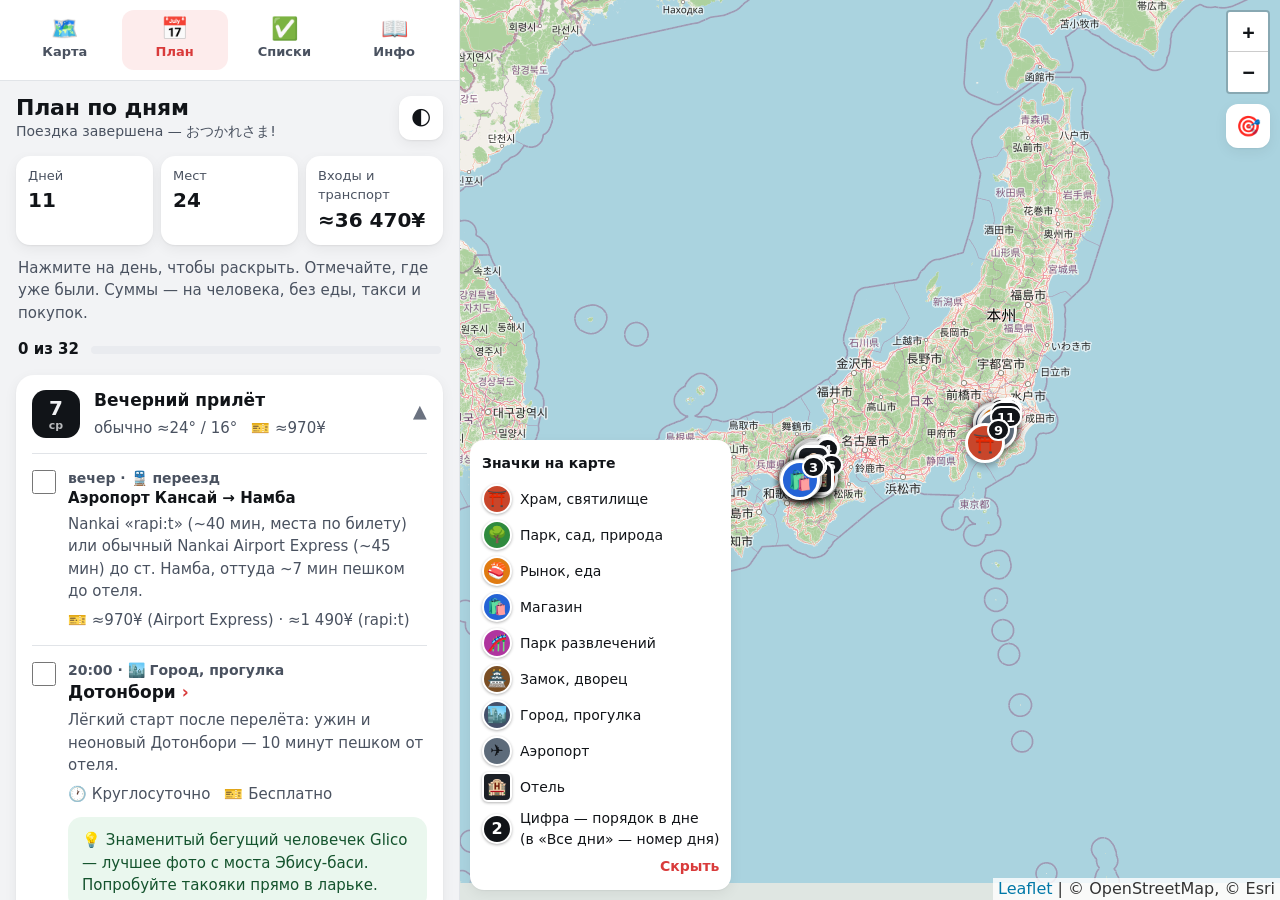
==== commit ea860849: "improvment" ====
--- a/schedule.html
+++ b/schedule.html
@@ -2,261 +2,13 @@
 <html lang="ru">
 <head>
 <meta charset="UTF-8">
-<meta name="viewport" content="width=device-width, initial-scale=1.0, viewport-fit=cover">
-<title>Япония · план поездки</title>
-<script>try{const t=localStorage.getItem('theme');if(t)document.documentElement.dataset.theme=t;}catch(e){}</script>
-<link rel="manifest" href="manifest.webmanifest">
-<meta name="theme-color" content="#2c2a26">
-<link rel="icon" href="icon.svg" type="image/svg+xml">
-<link rel="stylesheet" href="common.css">
-<link rel="preconnect" href="https://fonts.googleapis.com">
-<link rel="preconnect" href="https://fonts.gstatic.com" crossorigin>
-<link href="https://fonts.googleapis.com/css2?family=Shippori+Mincho:wght@700;800&family=Zen+Kaku+Gothic+New:wght@400;500;700&display=swap" rel="stylesheet">
-<style>
-  *{box-sizing:border-box;margin:0;padding:0}
-  html{scroll-behavior:smooth;scroll-padding-top:60px}
-  body{font-family:'Zen Kaku Gothic New',sans-serif;line-height:1.45}
-  button{font:inherit;color:inherit;background:none;border:none;cursor:pointer}
-  .wrap{max-width:760px;margin:0 auto;padding:0 16px}
-  header{background:var(--mast);color:var(--mast-fg);padding:18px 0 16px}
-  .hrow{display:flex;justify-content:space-between;align-items:center;gap:10px}
-  h1{font-family:'Shippori Mincho',serif;font-weight:800;font-size:22px}
-  .sub{font-size:12.5px;color:var(--gold);font-weight:700;margin-top:3px}
-  .actions{display:flex;gap:4px}
-  .actions a,.actions button{width:36px;height:36px;border-radius:10px;display:flex;align-items:center;justify-content:center;
-    font-size:17px;text-decoration:none;background:rgba(244,239,230,.08)}
-  .tabs{position:sticky;top:0;z-index:10;background:var(--paper);border-bottom:1px solid var(--line)}
-  .tabs .wrap{display:flex;gap:2px;overflow-x:auto;padding-top:6px;padding-bottom:6px;scrollbar-width:none}
-  .tabs .wrap::-webkit-scrollbar{display:none}
-  .tabs a{flex:none;color:var(--ink);text-decoration:none;font-weight:700;font-size:13px;padding:7px 11px;border-radius:20px}
-  .tabs a.on{background:var(--ink);color:var(--paper)}
-  main{padding:18px 0 80px}
-  section{margin-bottom:34px}
-  h2{font-family:'Shippori Mincho',serif;font-size:21px;margin-bottom:4px}
-  .lead{color:var(--muted);font-size:13px;margin-bottom:12px}
-  .progress{display:flex;align-items:center;gap:10px;font-size:12px;color:var(--muted);margin-bottom:12px}
-  .progress .bar{flex:1;max-width:260px;height:6px;background:var(--line);border-radius:4px;overflow:hidden}
-  .progress i{display:block;height:100%;background:var(--c-nara);transition:width .3s}
-  .summary{display:flex;flex-wrap:wrap;gap:8px;margin-bottom:14px}
-  .summary div{background:var(--card);border:1px solid var(--line);border-radius:10px;padding:8px 12px;font-size:12.5px}
-  .summary b{display:block;font-size:16px}
-
-  /* карточка дня */
-  .day{background:var(--card);border:1px solid var(--line);border-radius:14px;margin-bottom:12px;overflow:hidden}
-  .day.today{box-shadow:0 0 0 2px var(--gold)}
-  .dh{display:flex;gap:12px;align-items:flex-start;width:100%;text-align:left;padding:12px 14px}
-  .dh .n{flex:none;width:36px;height:36px;border-radius:50%;color:#fff;display:flex;align-items:center;justify-content:center;font:800 15px 'Shippori Mincho',serif}
-  .dh .d{font-size:11px;font-weight:700;color:var(--vermilion-deep);letter-spacing:.05em;text-transform:uppercase}
-  .dh .t{font-family:'Shippori Mincho',serif;font-weight:700;font-size:16px;line-height:1.3}
-  .dh .chev{margin-left:auto;color:var(--muted);font-size:14px;transition:transform .2s;align-self:center}
-  .day.open .dh .chev{transform:rotate(180deg)}
-  .db{display:none;padding:0 14px 14px;border-top:1px solid var(--line)}
-  .day.open .db{display:block}
-  .note-box{font-size:12.5px;background:var(--today);border-radius:10px;padding:9px 11px;margin-top:12px}
-  .it{display:flex;gap:10px;padding:11px 0;border-bottom:1px solid var(--line)}
-  .it:last-of-type{border-bottom:none}
-  .it input{flex:none;width:20px;height:20px;margin-top:1px;accent-color:var(--c-nara);cursor:pointer}
-  .it .tm{font-size:11.5px;font-weight:700;color:var(--muted)}
-  .it .nm{font-weight:700;font-size:14.5px}
-  .it .nt{font-size:12.5px;color:var(--muted);margin-top:2px}
-  .it .tp{font-size:12px;color:var(--tip-fg);background:var(--tip-bg);border-radius:8px;padding:6px 9px;margin-top:6px}
-  .it .lk{display:flex;gap:14px;flex-wrap:wrap;margin-top:6px}
-  .it .lk a{font-size:12.5px;font-weight:700;color:var(--vermilion-deep);text-decoration:none}
-  .it.move .nm{font-weight:500;color:var(--muted);font-size:13px}
-  .it.done .nm,.it.done .nt{text-decoration:line-through;opacity:.5}
-  .hotel{display:flex;gap:10px;background:#2c2a26;color:#f4efe6;border-radius:10px;padding:10px 12px;margin-top:10px;font-size:12.5px}
-  .hotel b{font-size:13.5px}
-  .hotel a{color:var(--gold);font-weight:700;text-decoration:none;margin-right:12px}
-  .expand{display:flex;gap:8px;margin-bottom:10px}
-  .expand button{font-size:12.5px;font-weight:700;color:var(--vermilion-deep)}
-
-  /* прочие карточки */
-  .cards{display:grid;gap:10px}
-  .card{background:var(--card);border:1px solid var(--line);border-radius:12px;padding:12px 14px}
-  .card h3{font-size:15px;margin-bottom:6px}
-  .card ul{padding-left:18px;font-size:13px}
-  .card li+li{margin-top:5px}
-  .ck{display:flex;gap:10px;align-items:flex-start;padding:6px 0}
-  .ck input{flex:none;width:20px;height:20px;accent-color:var(--c-nara);cursor:pointer;margin-top:1px}
-  .ck.done span{text-decoration:line-through;opacity:.5}
-  .bk .t{font-weight:700;font-size:14px}
-  .bk .w{font-size:12px;color:var(--vermilion-deep);font-weight:700;margin-top:2px}
-  .bk .n{font-size:12.5px;color:var(--muted);margin-top:4px}
-  .bk a{font-size:12.5px;font-weight:700;color:var(--vermilion-deep);text-decoration:none;display:inline-block;margin-top:6px}
-  .card.done{opacity:.55}
-  .card.done .t{text-decoration:line-through}
-  .addr{font-size:20px;font-weight:700;margin:4px 0}
-  .muted{font-size:12px;color:var(--muted)}
-  @media print{
-    header .actions,.tabs,.expand{display:none}
-    .db{display:block!important}
-    body{background:#fff;color:#000}
-    .day,.card{break-inside:avoid}
-  }
-</style>
+<title>Япония · план</title>
+<!-- Расписание теперь внутри приложения (вкладки «План», «Списки», «Инфо») — перенаправляем туда -->
+<script>
+const map={plan:'plan',bookings:'lists/bookings',shopping:'lists/shopping',packing:'lists/packing',cheat:'info',hotels:'info'};
+location.replace('index.html#'+(map[location.hash.slice(1)]||'plan'));
+</script>
+<meta http-equiv="refresh" content="0; url=index.html#plan">
 </head>
-<body>
-<header><div class="wrap hrow">
-  <div><h1>Япония: план поездки</h1><div class="sub">7–17 октября <span id="countdown" style="color:rgba(244,239,230,.75);font-weight:500"></span></div></div>
-  <div class="actions">
-    <a href="index.html" title="Карта">🗺</a>
-    <button onclick="window.print()" title="Печать / PDF">🖨</button>
-    <button id="themeBtn" aria-label="Тема"></button>
-  </div>
-</div></header>
-<nav class="tabs"><div class="wrap" id="tabs">
-  <a href="#plan">📅 План</a><a href="#bookings">🎫 Брони</a><a href="#shopping">🛒 Покупки</a>
-  <a href="#packing">🧳 Что взять</a><a href="#cheat">📖 Шпаргалка</a><a href="#hotels">🏨 Адреса</a>
-</div></nav>
-<main class="wrap">
-  <section id="plan">
-    <h2>План по дням</h2>
-    <p class="lead">Нажмите на день, чтобы раскрыть. Отмечайте галочкой, что уже посетили: отметки сохраняются на этом телефоне. Время, часы работы и цены ориентировочные.</p>
-    <div class="summary" id="summary"></div>
-    <div class="progress"><span id="planTxt"></span><span class="bar"><i id="planBar"></i></span></div>
-    <div class="expand"><button id="openAll">Раскрыть все</button><button id="closeAll">Свернуть все</button></div>
-    <div id="days"></div>
-  </section>
-
-  <section id="bookings">
-    <h2>🎫 Брони и билеты</h2>
-    <p class="lead">Что купить или забронировать заранее.</p>
-    <div class="progress"><span id="bkTxt"></span><span class="bar"><i id="bkBar"></i></span></div>
-    <div class="cards" id="bk"></div>
-  </section>
-
-  <section id="shopping">
-    <h2>🛒 Покупки: Hard Off и Bookoff</h2>
-    <p class="lead">Что ищем 7 и 9 октября и что проверить перед покупкой.</p>
-    <div class="progress"><span id="shTxt"></span><span class="bar"><i id="shBar"></i></span></div>
-    <div class="cards" id="sh"></div>
-    <div class="card" style="margin-top:10px"><h3>💡 Советы</h3><ul id="shTips"></ul></div>
-  </section>
-
-  <section id="packing">
-    <h2>🧳 Что взять с собой</h2>
-    <div class="progress"><span id="pkTxt"></span><span class="bar"><i id="pkBar"></i></span></div>
-    <div class="cards" id="pk"></div>
-  </section>
-
-  <section id="cheat">
-    <h2>📖 Шпаргалка</h2>
-    <div class="cards" id="ch"></div>
-  </section>
-
-  <section id="hotels">
-    <h2>🏨 Адреса отелей для такси</h2>
-    <p class="lead">Покажите экран водителю. Сверьте адреса с подтверждением брони.</p>
-    <div class="cards" id="ht"></div>
-  </section>
-</main>
-<script src="data.js"></script>
-<script src="common.js"></script>
-<script>
-const $=id=>document.getElementById(id);
-const ext='target="_blank" rel="noopener"';
-const today=todayDay();
-DAYS.forEach(d=>{let k=0;d.stops.forEach((s,i)=>{s.i=i;if(!s.move)s.k=++k;});d.places=d.stops.filter(s=>!s.move);});
-
-// сводка
-$('summary').innerHTML=`<div>Дней<b>${DAYS.length}</b></div><div>Мест<b>${DAYS.reduce((a,d)=>a+d.places.length,0)}</b></div>
-  <div>Входы и транспорт<b>≈${fmtYen(tripBudget())}</b><span class="muted">на человека, без еды и такси</span></div>`;
-
-// дни
-$('days').innerHTML=DAYS.map(d=>{
-  const col=COLORS[d.ck],h=d.hotel&&HOTELS[d.hotel];
-  return `<div class="day${today===d?' today':''}" id="d${d.n}">
-    <button class="dh" onclick="toggleDay(${d.n})">
-      <span class="n" style="background:${col}">${d.n}</span>
-      <span><span class="d">${d.date}${today===d?' · сегодня':''}</span><br><span class="t">${d.title}</span>
-        <span class="info-line"><span class="wxslot" data-n="${d.n}"></span>${dayBudget(d)?`<span>🎫 ≈${fmtYen(dayBudget(d))}</span>`:''}<span class="cnt" data-n="${d.n}"></span></span></span>
-      <span class="chev">▼</span>
-    </button>
-    <div class="db">
-      ${d.holiday?`<div class="note-box">${d.holiday}</div>`:''}
-      ${d.stops.map(s=>{const w=hoursWarn(s);return `<div class="it${s.move?' move':''}" data-key="done:${d.n}-${s.i}">
-        <input type="checkbox" aria-label="Сделано">
-        <div style="flex:1;min-width:0">
-          <div class="tm">${s.time||''}${s.move?' · 🚆 переезд':s.shop?' · 🛍 магазин':''}</div>
-          <div class="nm">${s.move?'':s.k+'. '}${s.name}</div>
-          <div class="nt">${s.note}${s.addr?`<br>📮 ${s.addr}`:''}</div>
-          ${s.hours||s.cost?`<div class="info-line">${s.hours?`<span>🕐 ${s.hours}</span>`:''}${s.cost?`<span>🎫 ${s.cost}</span>`:''}</div>`:''}
-          ${w?`<div class="warn${w.bad?' bad':''}">${w.text}</div>`:''}
-          ${s.tip?`<div class="tp">💡 ${s.tip}</div>`:''}
-          ${s.move?'':`<div class="lk"><a href="index.html#d${d.n}-${s.i}">🗺 Как добраться</a><a href="${placeLink(s)}" ${ext}>Google Maps</a></div>`}
-        </div></div>`;}).join('')}
-      ${h?`<div class="hotel"><span>${h.tbd?'❓':'🏨'}</span><div><b>Ночь: ${h.name}</b><br>${h.nights}${h.addr?' · '+h.addr:''}
-        ${h.tbd?'':`<br><a href="${hotelLink(h)}" ${ext}>Отель в Google Maps</a>`}</div></div>`:''}
-    </div></div>`;}).join('');
-
-function toggleDay(n,force){const el=$('d'+n);const open=force!==undefined?force:!el.classList.contains('open');
-  el.classList.toggle('open',open);
-  const o=[...document.querySelectorAll('.day.open')].map(x=>x.id);store.set('openDays',JSON.stringify(o));}
-$('openAll').onclick=()=>DAYS.forEach(d=>toggleDay(d.n,true));
-$('closeAll').onclick=()=>DAYS.forEach(d=>toggleDay(d.n,false));
-// какие дни раскрыты: сохранённые, иначе — сегодняшний (или первый до поездки)
-let opened=[];try{opened=JSON.parse(store.get('openDays')||'[]');}catch(e){}
-if(!opened.length)opened=['d'+(today?today.n:1)];
-opened.forEach(id=>{const el=$(id);if(el)el.classList.add('open');});
-
-// галочки
-function bindChecks(rootSel,rowSel,bar,txt,onChange){
-  const boxes=[...document.querySelectorAll(rootSel+' input[type=checkbox]')];
-  const upd=()=>{const n=boxes.filter(b=>b.checked).length;
-    $(bar).style.width=(boxes.length?n/boxes.length*100:0)+'%';$(txt).textContent=`${n} из ${boxes.length}`;onChange&&onChange();};
-  boxes.forEach(b=>{const row=b.closest(rowSel),key=row.dataset.key;
-    b.checked=store.get(key)==='1';row.classList.toggle('done',b.checked);
-    b.addEventListener('change',()=>{store.set(key,b.checked?'1':null);row.classList.toggle('done',b.checked);upd();});});
-  upd();
-}
-function dayCounts(){DAYS.forEach(d=>{const bs=[...$('d'+d.n).querySelectorAll('.it:not(.move) input')];
-  const n=bs.filter(b=>b.checked).length;document.querySelector(`.cnt[data-n="${d.n}"]`).textContent=n?`✅ ${n}/${bs.length}`:'';});}
-bindChecks('#days','.it','planBar','planTxt',dayCounts);
-
-// брони
-$('bk').innerHTML=BOOKINGS.map(b=>`<div class="card" data-key="booked:${b.id}"><div class="ck bk">
-  <input type="checkbox" aria-label="Готово"><div><div class="t">${b.title}</div><div class="w">⏰ ${b.when}</div><div class="n">${b.note}</div>
-  ${b.url?`<a href="${b.url}" ${ext}>Официальный сайт →</a>`:''}</div></div></div>`).join('');
-bindChecks('#bk','.card','bkBar','bkTxt');
-
-// покупки
-$('sh').innerHTML=SHOPPING.map(p=>`<div class="card" data-key="bought:${p.id}"><div class="ck bk">
-  <input type="checkbox" aria-label="Куплено"><div><div class="t">🎮 ${p.title}</div>
-  <div class="w"><span lang="ja">${p.ja}</span> · ${p.model}</div><div class="n">${p.note}</div>
-  <div class="n"><b>Проверить:</b><ul style="margin-top:3px">${p.check.map(c=>`<li>${c}</li>`).join('')}</ul></div>
-  ${p.ideas?`<div class="n"><b>Идеи — играбельно без японского:</b> ${p.ideas.join(' · ')}</div>`:''}</div></div></div>`).join('');
-bindChecks('#sh','.card','shBar','shTxt');
-$('shTips').innerHTML=SHOPPING_TIPS.map(t=>`<li>${t}</li>`).join('');
-
-// что взять
-$('pk').innerHTML=PACKING.map((g,gi)=>`<div class="card"><h3>${g.icon} ${g.title}</h3>
-  ${g.items.map((t,i)=>`<label class="ck" data-key="pack:${gi}-${i}"><input type="checkbox"><span>${t}</span></label>`).join('')}</div>`).join('');
-bindChecks('#pk','.ck','pkBar','pkTxt');
-
-// шпаргалка
-$('ch').innerHTML=CHEAT.map(c=>`<div class="card"><h3>${c.icon} ${c.title}</h3><ul>${c.items.map(i=>`<li>${i}</li>`).join('')}</ul></div>`).join('');
-
-// адреса
-$('ht').innerHTML=Object.values(HOTELS).map(h=>h.tbd
-  ?`<div class="card"><h3>❓ ${h.city}</h3><div class="muted">${h.nights} · отель ещё не выбран</div></div>`
-  :`<div class="card"><h3>🏨 ${h.city} <span class="muted">${h.nights}</span></h3>
-     <div class="addr" lang="ja">${h.ja||h.addr}</div><div class="muted">${h.name}<br>${h.addr} · ${h.tel}</div></div>`).join('');
-
-// погода
-let WX=null;
-const fillWx=()=>document.querySelectorAll('.wxslot').forEach(el=>el.innerHTML=wxHtml(DAYS[el.dataset.n-1],WX));
-fillWx();loadWeather().then(w=>{WX=w;fillWx();});
-
-// подсветка вкладки при прокрутке
-const tabs=[...document.querySelectorAll('#tabs a')];
-const io=new IntersectionObserver(es=>es.forEach(e=>{if(e.isIntersecting)tabs.forEach(a=>a.classList.toggle('on',a.hash==='#'+e.target.id));}),
-  {rootMargin:'-40% 0px -55% 0px'});
-document.querySelectorAll('section').forEach(s=>io.observe(s));
-
-const until=daysUntilTrip();
-$('countdown').textContent=today?` · сегодня день ${today.n}`:until>0?` · до поездки ${until} дн.`:'';
-if(today&&!location.hash)setTimeout(()=>$('d'+today.n).scrollIntoView({block:'start'}),50);
-bindThemeButton($('themeBtn'));
-</script>
-</body>
+<body><a href="index.html#plan">Открыть план поездки</a></body>
 </html>
